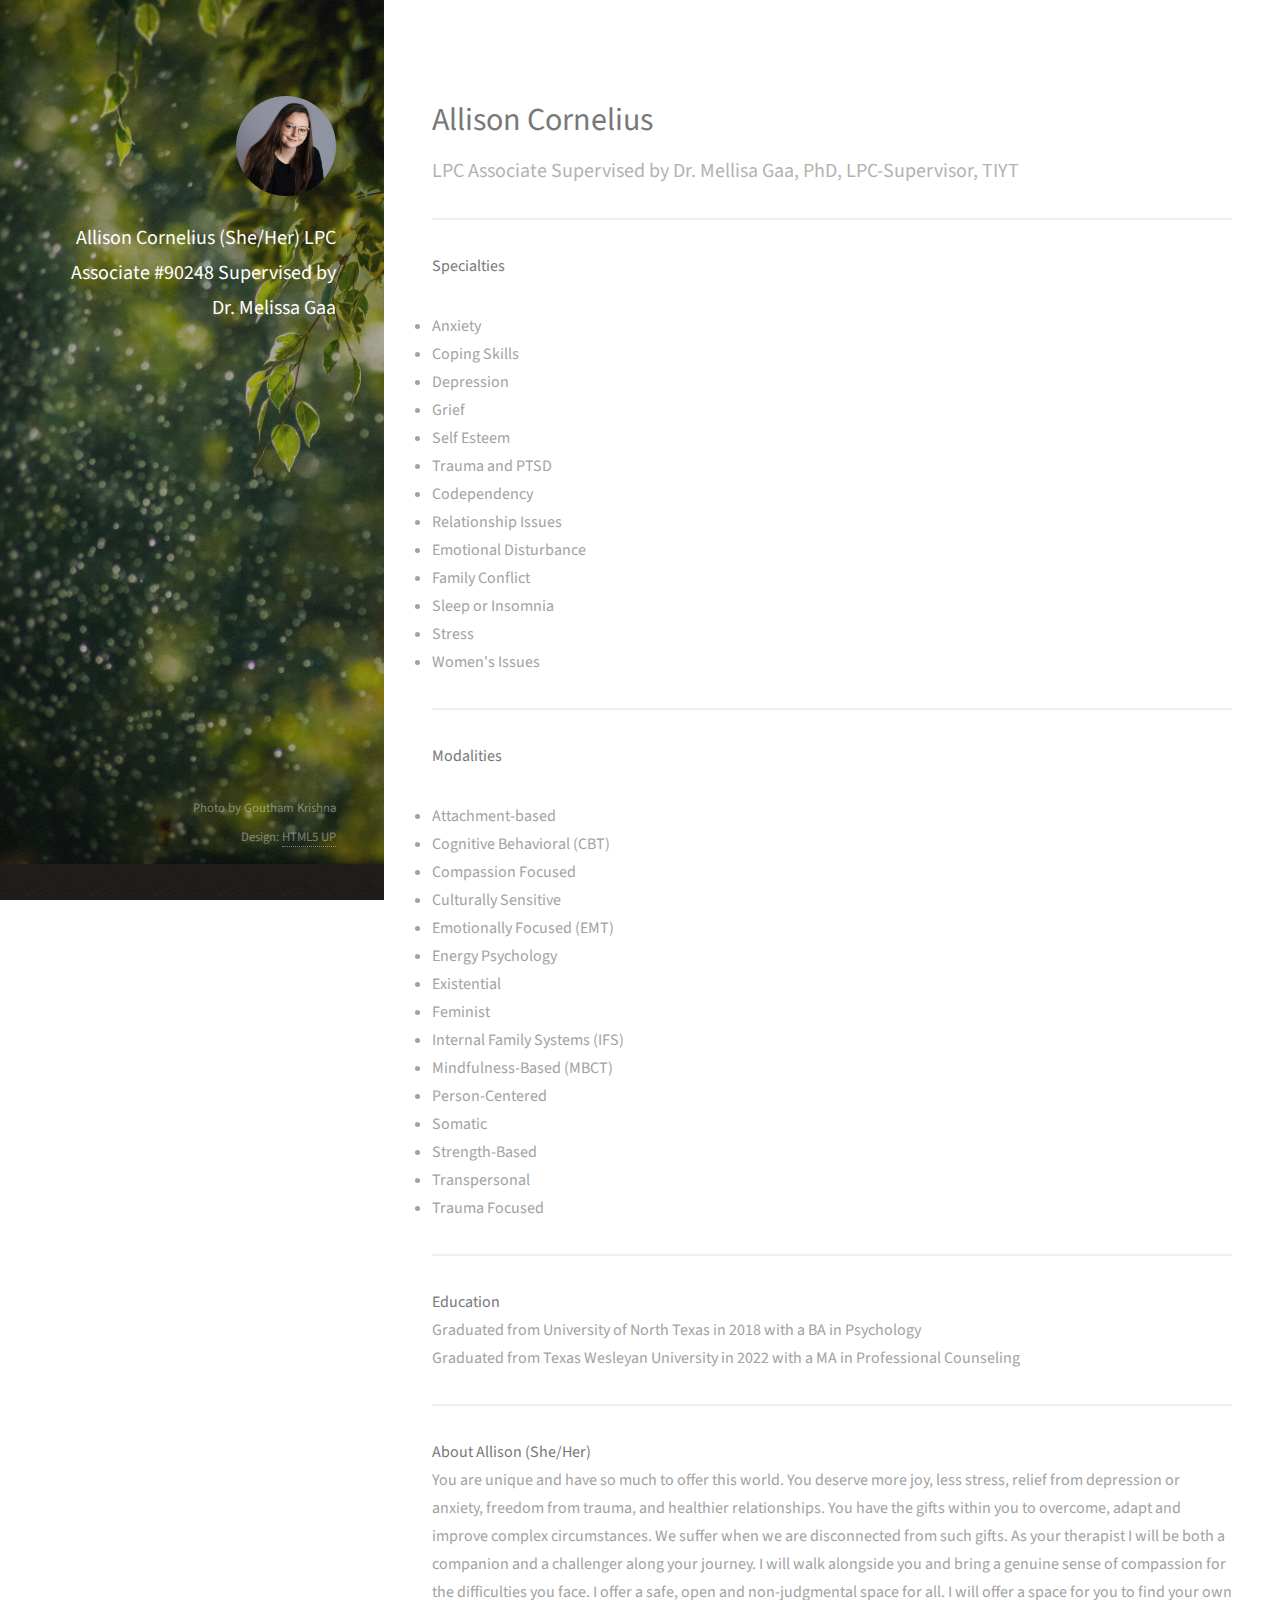
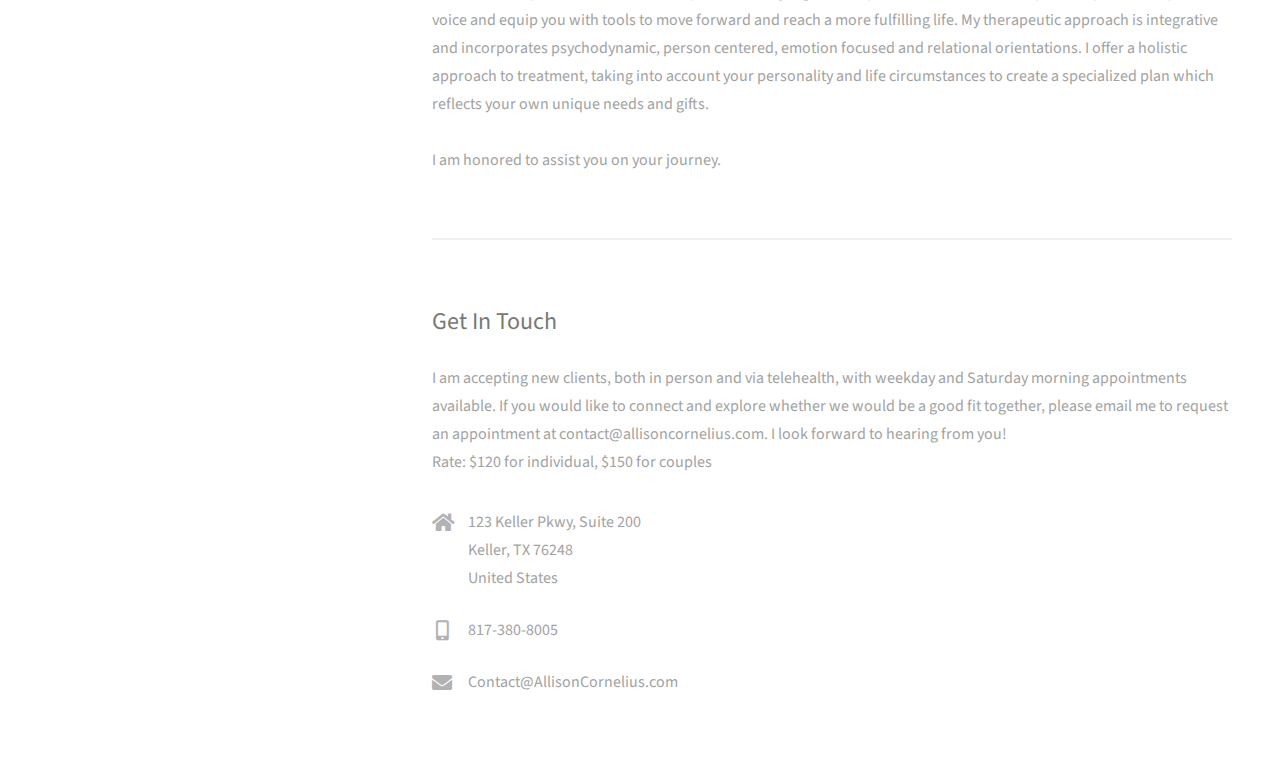
==== Allison.html @ 58fb4337 "Add files via upload" ====
<!DOCTYPE HTML>
<!--
	Strata by HTML5 UP
	html5up.net | @ajlkn
	Free for personal and commercial use under the CCA 3.0 license (html5up.net/license)
-->
<html>
	<head>
		<title>Allison Cornelius LLC</title>
		<meta charset="utf-8" />
		<meta name="viewport" content="width=device-width, initial-scale=1, user-scalable=no" />
		<link rel="stylesheet" href="assets/css/main.css" />
	</head>
	<body class="is-preload">

		<!-- Header -->
			<header id="header">
				<div class="inner">
					<a href="index.html" class="image avatar"><img src="images/Allisonstand.jpg" alt="" /></a>
					<h1><strong>Allison Cornelius (She/Her)</strong><br />
					<strong>LPC Associate #90248<br> Supervised by Dr. Melissa Gaa</strong><br />
					</a></h1>
				</div>
			</header>
        

		<!-- Main -->
			<div id="main">

				<!-- One -->
					<section id="one">
						<header class="major">
							<h2>Allison Cornelius</h2>
							 <p>LPC Associate Supervised by Dr. Mellisa Gaa, PhD, LPC-Supervisor, TIYT</p> <hr>
						</header>
						<p>
							<strong>Specialties</strong>
						</p>
						<li>Anxiety</li>
						<li>Coping Skills</li>
						<li>Depression</li>
						<li>Grief</li>
                        <li>Self Esteem</li>
						<li>Trauma and PTSD</li>
                        <li>Codependency</li>
                        <li>Relationship Issues</li>
                        <li>Emotional Disturbance</li>
                        <li>Family Conflict</li>
                        <li>Sleep or Insomnia</li>
                        <li>Stress</li>
						<li>Women's Issues</li> <hr>

						<p><strong>Modalities</strong></p>
						<li>Attachment-based</li>
                        <li>Cognitive Behavioral (CBT)</li>
                        <li>Compassion Focused</li>
                        <li>Culturally Sensitive</li>
                        <li>Emotionally Focused (EMT)</li>
                        <li>Energy Psychology</li>
                        <li>Existential </li>
                        <li>Feminist</li>
                        <li>Internal Family Systems (IFS)</li>
                        <li>Mindfulness-Based (MBCT)</li>
                        <li>Person-Centered</li>
                        <li>Somatic</li>
                        <li>Strength-Based</li>
                        <li>Transpersonal</li>
                        <li>Trauma Focused</li>
						<hr>
						<p><strong>Education</strong> <br>
                            Graduated from University of North Texas in 2018 with a BA in Psychology 
                            <br>
                            Graduated from Texas Wesleyan University in 2022 with a MA in Professional Counseling
						</p>
						<hr>
						<p><strong>About Allison (She/Her)</strong>
						<br> You are unique and have so much to offer this world. You deserve more joy, less stress, relief from depression or anxiety, freedom from trauma, and healthier relationships.
                        You have the gifts within you to overcome, adapt and improve complex circumstances.
                        We suffer when we are disconnected from such gifts. As your therapist 
                        I will be both a companion and a challenger along your journey. I will walk alongside you and bring a genuine sense of compassion for the difficulties you face. I offer a safe, open and non-judgmental space for all. I will offer a space for you to find your own voice and equip you with tools to move forward and reach a more fulfilling life.
                        My therapeutic approach is integrative and incorporates psychodynamic, person centered, emotion focused and relational orientations. I offer a holistic approach to treatment, taking into account your personality and life circumstances to create a specialized plan which reflects your own unique needs and gifts.
                         <br> <br>
                        I am honored to assist you on your journey.</p>
					
					
				<!-- Two -->
				<!--
					<section id="two">
						<h2>Meet the Therapists</h2>
						<div class="row">
							<article class="col-6 col-12-xsmall work-item">
								<a href="images/fulls/01.jpg" class="image fit thumb"><img src="images/thumbs/01.jpg" alt="" /></a>
								<h3>Heather Fuller</h3>
								<p>Lorem ipsum dolor sit amet nisl sed nullam feugiat.</p>
							</article>
							
							<article class="col-6 col-12-xsmall work-item">
								<a href="images/fulls/02.jpg" class="image fit thumb"><img src="images/thumbs/02.jpg" alt="" /></a>
								<h3>Ultricies lacinia interdum</h3>
								<p>Lorem ipsum dolor sit amet nisl sed nullam feugiat.</p>
							</article>
							
							<article class="col-6 col-12-xsmall work-item">
								<a href="images/fulls/03.jpg" class="image fit thumb"><img src="images/thumbs/03.jpg" alt="" /></a>
								<h3>Tortor metus commodo</h3>
								<p>Lorem ipsum dolor sit amet nisl sed nullam feugiat.</p>
							</article>
							<article class="col-6 col-12-xsmall work-item">
								<a href="images/fulls/04.jpg" class="image fit thumb"><img src="images/thumbs/04.jpg" alt="" /></a>
								<h3>Quam neque phasellus</h3>
								<p>Lorem ipsum dolor sit amet nisl sed nullam feugiat.</p>
							</article>
							<article class="col-6 col-12-xsmall work-item">
								<a href="images/fulls/05.jpg" class="image fit thumb"><img src="images/thumbs/05.jpg" alt="" /></a>
								<h3>Nunc enim commodo aliquet</h3>
								<p>Lorem ipsum dolor sit amet nisl sed nullam feugiat.</p>
							</article>
							<article class="col-6 col-12-xsmall work-item">
								<a href="images/fulls/06.jpg" class="image fit thumb"><img src="images/thumbs/06.jpg" alt="" /></a>
								<h3>Risus ornare lacinia</h3>
								<p>Lorem ipsum dolor sit amet nisl sed nullam feugiat.</p>
							</article>
						</div>
						<ul class="actions">
							<li><a href="#" class="button">Full Portfolio</a></li>
						</ul>
					-->
					</section>

				<!-- Three -->
					<section id="three">
						<h2>Get In Touch</h2>
						<p>I am accepting new clients, both in person and via telehealth, with weekday and Saturday morning appointments available. If you would like to connect and explore whether we would be a good fit together, please email me to request an appointment at contact@allisoncornelius.com. I look forward to hearing from you!
                            <br> Rate: $120 for individual, $150 for couples
                        </p>
						<!--<div class="row"> 
							<div class="col-8 col-12-small">
								<form method="post" action="#">
									<div class="row gtr-uniform gtr-50">
										<div class="col-6 col-12-xsmall"><input type="text" name="name" id="name" placeholder="Name" /></div>
										<div class="col-6 col-12-xsmall"><input type="email" name="email" id="email" placeholder="Email" /></div>
										<div class="col-12"><textarea name="message" id="message" placeholder="Message" rows="4"></textarea></div>
									</div>
								</form>
								<ul class="actions">
									<li><input type="submit" value="Send Message" /></li>
								</ul>
							</div>
						-->
							<div class="col-8 col-12-small">
								<ul class="labeled-icons">
									<li>
										<h3 class="icon solid fa-home"><span class="label">Address</span></h3>
										123 Keller Pkwy, Suite 200<br />
										Keller, TX 76248<br />
										United States
									</li>
									<li>
										<h3 class="icon solid fa-mobile-alt"><span class="label">Phone</span></h3>
										817-380-8005 
									</li>
									<li>
										<h3 class="icon solid fa-envelope"><span class="label">Email</span></h3>
										<p>Contact@AllisonCornelius.com</p>
									</li>
								</ul>
							</div>
						</div>
					</section>

				<!-- Four -->
				<!--
					<section id="four">
						<h2>Elements</h2>

						<section>
							<h4>Text</h4>
							<p>This is <b>bold</b> and this is <strong>strong</strong>. This is <i>italic</i> and this is <em>emphasized</em>.
							This is <sup>superscript</sup> text and this is <sub>subscript</sub> text.
							This is <u>underlined</u> and this is code: <code>for (;;) { ... }</code>. Finally, <a href="#">this is a link</a>.</p>
							<hr />
							<header>
								<h4>Heading with a Subtitle</h4>
								<p>Lorem ipsum dolor sit amet nullam id egestas urna aliquam</p>
							</header>
							<p>Nunc lacinia ante nunc ac lobortis. Interdum adipiscing gravida odio porttitor sem non mi integer non faucibus ornare mi ut ante amet placerat aliquet. Volutpat eu sed ante lacinia sapien lorem accumsan varius montes viverra nibh in adipiscing blandit tempus accumsan.</p>
							<header>
								<h5>Heading with a Subtitle</h5>
								<p>Lorem ipsum dolor sit amet nullam id egestas urna aliquam</p>
							</header>
							<p>Nunc lacinia ante nunc ac lobortis. Interdum adipiscing gravida odio porttitor sem non mi integer non faucibus ornare mi ut ante amet placerat aliquet. Volutpat eu sed ante lacinia sapien lorem accumsan varius montes viverra nibh in adipiscing blandit tempus accumsan.</p>
							<hr />
							<h2>Heading Level 2</h2>
							<h3>Heading Level 3</h3>
							<h4>Heading Level 4</h4>
							<h5>Heading Level 5</h5>
							<h6>Heading Level 6</h6>
							<hr />
							<h5>Blockquote</h5>
							<blockquote>Fringilla nisl. Donec accumsan interdum nisi, quis tincidunt felis sagittis eget tempus euismod. Vestibulum ante ipsum primis in faucibus vestibulum. Blandit adipiscing eu felis iaculis volutpat ac adipiscing accumsan faucibus. Vestibulum ante ipsum primis in faucibus lorem ipsum dolor sit amet nullam adipiscing eu felis.</blockquote>
							<h5>Preformatted</h5>
							<pre><code>i = 0;

while (!deck.isInOrder()) {
print 'Iteration ' + i;
deck.shuffle();
i++;
}

print 'It took ' + i + ' iterations to sort the deck.';</code></pre>
						</section>

						<section>
							<h4>Lists</h4>
							<div class="row">
								<div class="col-6 col-12-xsmall">
									<h5>Unordered</h5>
									<ul>
										<li>Dolor pulvinar etiam magna etiam.</li>
										<li>Sagittis adipiscing lorem eleifend.</li>
										<li>Felis enim feugiat dolore viverra.</li>
									</ul>
									<h5>Alternate</h5>
									<ul class="alt">
										<li>Dolor pulvinar etiam magna etiam.</li>
										<li>Sagittis adipiscing lorem eleifend.</li>
										<li>Felis enim feugiat dolore viverra.</li>
									</ul>
								</div>
								<div class="col-6 col-12-xsmall">
									<h5>Ordered</h5>
									<ol>
										<li>Dolor pulvinar etiam magna etiam.</li>
										<li>Etiam vel felis at lorem sed viverra.</li>
										<li>Felis enim feugiat dolore viverra.</li>
										<li>Dolor pulvinar etiam magna etiam.</li>
										<li>Etiam vel felis at lorem sed viverra.</li>
										<li>Felis enim feugiat dolore viverra.</li>
									</ol>
									<h5>Icons</h5>
									<ul class="icons">
										<li><a href="#" class="icon brands fa-twitter"><span class="label">Twitter</span></a></li>
										<li><a href="#" class="icon brands fa-facebook-f"><span class="label">Facebook</span></a></li>
										<li><a href="#" class="icon brands fa-instagram"><span class="label">Instagram</span></a></li>
										<li><a href="#" class="icon brands fa-github"><span class="label">Github</span></a></li>
										<li><a href="#" class="icon brands fa-dribbble"><span class="label">Dribbble</span></a></li>
										<li><a href="#" class="icon brands fa-tumblr"><span class="label">Tumblr</span></a></li>
									</ul>
								</div>
							</div>
							<h5>Actions</h5>
							<ul class="actions">
								<li><a href="#" class="button primary">Default</a></li>
								<li><a href="#" class="button">Default</a></li>
							</ul>
							<ul class="actions small">
								<li><a href="#" class="button primary small">Small</a></li>
								<li><a href="#" class="button small">Small</a></li>
							</ul>
							<div class="row">
								<div class="col-6 col-12-small">
									<ul class="actions stacked">
										<li><a href="#" class="button primary">Default</a></li>
										<li><a href="#" class="button">Default</a></li>
									</ul>
								</div>
								<div class="col-6 col-12-small">
									<ul class="actions stacked">
										<li><a href="#" class="button primary small">Small</a></li>
										<li><a href="#" class="button small">Small</a></li>
									</ul>
								</div>
								<div class="col-6 col-12-small">
									<ul class="actions stacked">
										<li><a href="#" class="button primary fit">Default</a></li>
										<li><a href="#" class="button fit">Default</a></li>
									</ul>
								</div>
								<div class="col-6 col-12-small">
									<ul class="actions stacked">
										<li><a href="#" class="button primary small fit">Small</a></li>
										<li><a href="#" class="button small fit">Small</a></li>
									</ul>
								</div>
							</div>
						</section>

						<section>
							<h4>Table</h4>
							<h5>Default</h5>
							<div class="table-wrapper">
								<table>
									<thead>
										<tr>
											<th>Name</th>
											<th>Description</th>
											<th>Price</th>
										</tr>
									</thead>
									<tbody>
										<tr>
											<td>Item One</td>
											<td>Ante turpis integer aliquet porttitor.</td>
											<td>29.99</td>
										</tr>
										<tr>
											<td>Item Two</td>
											<td>Vis ac commodo adipiscing arcu aliquet.</td>
											<td>19.99</td>
										</tr>
										<tr>
											<td>Item Three</td>
											<td> Morbi faucibus arcu accumsan lorem.</td>
											<td>29.99</td>
										</tr>
										<tr>
											<td>Item Four</td>
											<td>Vitae integer tempus condimentum.</td>
											<td>19.99</td>
										</tr>
										<tr>
											<td>Item Five</td>
											<td>Ante turpis integer aliquet porttitor.</td>
											<td>29.99</td>
										</tr>
									</tbody>
									<tfoot>
										<tr>
											<td colspan="2"></td>
											<td>100.00</td>
										</tr>
									</tfoot>
								</table>
							</div>

							<h5>Alternate</h5>
							<div class="table-wrapper">
								<table class="alt">
									<thead>
										<tr>
											<th>Name</th>
											<th>Description</th>
											<th>Price</th>
										</tr>
									</thead>
									<tbody>
										<tr>
											<td>Item One</td>
											<td>Ante turpis integer aliquet porttitor.</td>
											<td>29.99</td>
										</tr>
										<tr>
											<td>Item Two</td>
											<td>Vis ac commodo adipiscing arcu aliquet.</td>
											<td>19.99</td>
										</tr>
										<tr>
											<td>Item Three</td>
											<td> Morbi faucibus arcu accumsan lorem.</td>
											<td>29.99</td>
										</tr>
										<tr>
											<td>Item Four</td>
											<td>Vitae integer tempus condimentum.</td>
											<td>19.99</td>
										</tr>
										<tr>
											<td>Item Five</td>
											<td>Ante turpis integer aliquet porttitor.</td>
											<td>29.99</td>
										</tr>
									</tbody>
									<tfoot>
										<tr>
											<td colspan="2"></td>
											<td>100.00</td>
										</tr>
									</tfoot>
								</table>
							</div>
						</section>

						<section>
							<h4>Buttons</h4>
							<ul class="actions">
								<li><a href="#" class="button primary">Primary</a></li>
								<li><a href="#" class="button">Default</a></li>
							</ul>
							<ul class="actions">
								<li><a href="#" class="button large">Large</a></li>
								<li><a href="#" class="button">Default</a></li>
								<li><a href="#" class="button small">Small</a></li>
							</ul>
							<ul class="actions fit">
								<li><a href="#" class="button primary fit">Fit</a></li>
								<li><a href="#" class="button fit">Fit</a></li>
							</ul>
							<ul class="actions fit small">
								<li><a href="#" class="button primary fit small">Fit + Small</a></li>
								<li><a href="#" class="button fit small">Fit + Small</a></li>
							</ul>
							<ul class="actions">
								<li><a href="#" class="button primary icon solid fa-download">Icon</a></li>
								<li><a href="#" class="button icon solid fa-download">Icon</a></li>
							</ul>
							<ul class="actions">
								<li><span class="button primary disabled">Primary</span></li>
								<li><span class="button disabled">Default</span></li>
							</ul>
						</section>

						<section>
							<h4>Form</h4>
							<form method="post" action="#">
								<div class="row gtr-uniform gtr-50">
									<div class="col-6 col-12-xsmall">
										<input type="text" name="demo-name" id="demo-name" value="" placeholder="Name" />
									</div>
									<div class="col-6 col-12-xsmall">
										<input type="email" name="demo-email" id="demo-email" value="" placeholder="Email" />
									</div>
									<div class="col-12">
										<select name="demo-category" id="demo-category">
											<option value="">- Category -</option>
											<option value="1">Manufacturing</option>
											<option value="1">Shipping</option>
											<option value="1">Administration</option>
											<option value="1">Human Resources</option>
										</select>
									</div>
									<div class="col-4 col-12-small">
										<input type="radio" id="demo-priority-low" name="demo-priority" checked>
										<label for="demo-priority-low">Low Priority</label>
									</div>
									<div class="col-4 col-12-small">
										<input type="radio" id="demo-priority-normal" name="demo-priority">
										<label for="demo-priority-normal">Normal Priority</label>
									</div>
									<div class="col-4 col-12-small">
										<input type="radio" id="demo-priority-high" name="demo-priority">
										<label for="demo-priority-high">High Priority</label>
									</div>
									<div class="col-6 col-12-small">
										<input type="checkbox" id="demo-copy" name="demo-copy">
										<label for="demo-copy">Email me a copy of this message</label>
									</div>
									<div class="col-6 col-12-small">
										<input type="checkbox" id="demo-human" name="demo-human" checked>
										<label for="demo-human">I am a human and not a robot</label>
									</div>
									<div class="col-12">
										<textarea name="demo-message" id="demo-message" placeholder="Enter your message" rows="6"></textarea>
									</div>
									<div class="col-12">
										<ul class="actions">
											<li><input type="submit" value="Send Message" class="primary" /></li>
											<li><input type="reset" value="Reset" /></li>
										</ul>
									</div>
								</div>
							</form>
						</section>

						<section>
							<h4>Image</h4>
							<h5>Fit</h5>
							<div class="box alt">
								<div class="row gtr-50 gtr-uniform">
									<div class="col-12"><span class="image fit"><img src="images/fulls/05.jpg" alt="" /></span></div>
									<div class="col-4"><span class="image fit"><img src="images/thumbs/01.jpg" alt="" /></span></div>
									<div class="col-4"><span class="image fit"><img src="images/thumbs/02.jpg" alt="" /></span></div>
									<div class="col-4"><span class="image fit"><img src="images/thumbs/03.jpg" alt="" /></span></div>
									<div class="col-4"><span class="image fit"><img src="images/thumbs/04.jpg" alt="" /></span></div>
									<div class="col-4"><span class="image fit"><img src="images/thumbs/05.jpg" alt="" /></span></div>
									<div class="col-4"><span class="image fit"><img src="images/thumbs/06.jpg" alt="" /></span></div>
									<div class="col-4"><span class="image fit"><img src="images/thumbs/03.jpg" alt="" /></span></div>
									<div class="col-4"><span class="image fit"><img src="images/thumbs/02.jpg" alt="" /></span></div>
									<div class="col-4"><span class="image fit"><img src="images/thumbs/01.jpg" alt="" /></span></div>
								</div>
							</div>
							<h5>Left &amp; Right</h5>
							<p><span class="image left"><img src="images/avatar.jpg" alt="" /></span>Fringilla nisl. Donec accumsan interdum nisi, quis tincidunt felis sagittis eget. tempus euismod. Vestibulum ante ipsum primis in faucibus vestibulum. Blandit adipiscing eu felis iaculis volutpat ac adipiscing accumsan eu faucibus. Integer ac pellentesque praesent tincidunt felis sagittis eget. tempus euismod. Vestibulum ante ipsum primis in faucibus vestibulum. Blandit adipiscing eu felis iaculis volutpat ac adipiscing accumsan eu faucibus. Integer ac pellentesque praesent. Donec accumsan interdum nisi, quis tincidunt felis sagittis eget. tempus euismod. Vestibulum ante ipsum primis in faucibus vestibulum. Blandit adipiscing eu felis iaculis volutpat ac adipiscing accumsan eu faucibus. Integer ac pellentesque praesent tincidunt felis sagittis eget. tempus euismod. Vestibulum ante ipsum primis in faucibus vestibulum. Blandit adipiscing eu felis iaculis volutpat ac adipiscing accumsan eu faucibus. Integer ac pellentesque praesent.</p>
							<p><span class="image right"><img src="images/avatar.jpg" alt="" /></span>Fringilla nisl. Donec accumsan interdum nisi, quis tincidunt felis sagittis eget. tempus euismod. Vestibulum ante ipsum primis in faucibus vestibulum. Blandit adipiscing eu felis iaculis volutpat ac adipiscing accumsan eu faucibus. Integer ac pellentesque praesent tincidunt felis sagittis eget. tempus euismod. Vestibulum ante ipsum primis in faucibus vestibulum. Blandit adipiscing eu felis iaculis volutpat ac adipiscing accumsan eu faucibus. Integer ac pellentesque praesent. Donec accumsan interdum nisi, quis tincidunt felis sagittis eget. tempus euismod. Vestibulum ante ipsum primis in faucibus vestibulum. Blandit adipiscing eu felis iaculis volutpat ac adipiscing accumsan eu faucibus. Integer ac pellentesque praesent tincidunt felis sagittis eget. tempus euismod. Vestibulum ante ipsum primis in faucibus vestibulum. Blandit adipiscing eu felis iaculis volutpat ac adipiscing accumsan eu faucibus. Integer ac pellentesque praesent.</p>
						</section>

					</section>
				-->

			</div>

		<!-- Footer -->
			<footer id="footer">
				<div class="inner">
					<!--
					<ul class="icons">
						<li><a href="#" class="icon brands fa-twitter"><span class="label">Twitter</span></a></li>
						<li><a href="#" class="icon brands fa-github"><span class="label">Github</span></a></li>
						<li><a href="#" class="icon brands fa-dribbble"><span class="label">Dribbble</span></a></li>
						<li><a href="#" class="icon solid fa-envelope"><span class="label">Email</span></a></li>
					</ul>
				-->
					<ul class="copyright">
						<li>Photo by Goutham Krishna</li><li>Design: <a href="http://html5up.net">HTML5 UP</a></li>
					</ul>
				</div>
			</footer>

		<!-- Scripts -->
			<script src="assets/js/jquery.min.js"></script>
			<script src="assets/js/jquery.poptrox.min.js"></script>
			<script src="assets/js/browser.min.js"></script>
			<script src="assets/js/breakpoints.min.js"></script>
			<script src="assets/js/util.js"></script>
			<script src="assets/js/main.js"></script>

	</body>
</html>
---- assets/css/main.css ----
@import url("fontawesome-all.min.css");
@import url("https://fonts.googleapis.com/css?family=Source+Sans+Pro:400,400italic");

/*
	Strata by HTML5 UP
	html5up.net | @ajlkn
	Free for personal and commercial use under the CCA 3.0 license (html5up.net/license)
*/

html, body, div, span, applet, object,
iframe, h1, h2, h3, h4, h5, h6, p, blockquote,
pre, a, abbr, acronym, address, big, cite,
code, del, dfn, em, img, ins, kbd, q, s, samp,
small, strike, strong, sub, sup, tt, var, b,
u, i, center, dl, dt, dd, ol, ul, li, fieldset,
form, label, legend, table, caption, tbody,
tfoot, thead, tr, th, td, article, aside,
canvas, details, embed, figure, figcaption,
footer, header, hgroup, menu, nav, output, ruby,
section, summary, time, mark, audio, video {
	margin: 0;
	padding: 0;
	border: 0;
	font-size: 100%;
	font: inherit;
	vertical-align: baseline;}

article, aside, details, figcaption, figure,
footer, header, hgroup, menu, nav, section {
	display: block;}

body {
	line-height: 1;
}

ol, ul {
	list-style: none;
}

blockquote, q {
	quotes: none;
}

	blockquote:before, blockquote:after, q:before, q:after {
		content: '';
		content: none;
	}

table {
	border-collapse: collapse;
	border-spacing: 0;
}

body {
	-webkit-text-size-adjust: none;
}

mark {
	background-color: transparent;
	color: inherit;
}

input::-moz-focus-inner {
	border: 0;
	padding: 0;
}

input, select, textarea {
	-moz-appearance: none;
	-webkit-appearance: none;
	-ms-appearance: none;
	appearance: none;
}

/* Basic */

	html {
		box-sizing: border-box;
	}

	*, *:before, *:after {
		box-sizing: inherit;
	}

	body {
		background: #fff;
	}

		body.is-preload *, body.is-preload *:before, body.is-preload *:after {
			-moz-animation: none !important;
			-webkit-animation: none !important;
			-ms-animation: none !important;
			animation: none !important;
			-moz-transition: none !important;
			-webkit-transition: none !important;
			-ms-transition: none !important;
			transition: none !important;
		}

	body, input, select, textarea {
		color: #a2a2a2;
		font-family: "Source Sans Pro", Helvetica, sans-serif;
		font-size: 16pt;
		font-weight: 400;
		line-height: 1.75em;
	}

	a {
		-moz-transition: color 0.2s ease-in-out, border-color 0.2s ease-in-out;
		-webkit-transition: color 0.2s ease-in-out, border-color 0.2s ease-in-out;
		-ms-transition: color 0.2s ease-in-out, border-color 0.2s ease-in-out;
		transition: color 0.2s ease-in-out, border-color 0.2s ease-in-out;
		border-bottom: dotted 1px;
		color: #49bf9d;
		text-decoration: none;
	}

		a:hover {
			border-bottom-color: transparent;
			color: #49bf9d !important;
			text-decoration: none;
		}

	strong, b {
		color: #787878;
		font-weight: 400;
	}

	em, i {
		font-style: italic;
	}

	p {
		margin: 0 0 2em 0;
	}

	h1, h2, h3, h4, h5, h6 {
		color: #787878;
		font-weight: 400;
		line-height: 1em;
		margin: 0 0 1em 0;
	}

		h1 a, h2 a, h3 a, h4 a, h5 a, h6 a {
			color: inherit;
			text-decoration: none;
		}

	h1 {
		font-size: 2em;
		line-height: 1.5em;
	}

	h2 {
		font-size: 1.5em;
		line-height: 1.5em;
	}

	h3 {
		font-size: 1.25em;
		line-height: 1.5em;
	}

	h4 {
		font-size: 1.1em;
		line-height: 1.5em;
	}

	h5 {
		font-size: 0.9em;
		line-height: 1.5em;
	}

	h6 {
		font-size: 0.7em;
		line-height: 1.5em;
	}

	sub {
		font-size: 0.8em;
		position: relative;
		top: 0.5em;
	}

	sup {
		font-size: 0.8em;
		position: relative;
		top: -0.5em;
	}

	hr {
		border: 0;
		border-bottom: solid 2px #efefef;
		margin: 2em 0;
	}

		hr.major {
			margin: 3em 0;
		}

	blockquote {
		border-left: solid 6px #efefef;
		font-style: italic;
		margin: 0 0 2em 0;
		padding: 0.5em 0 0.5em 1.5em;
	}

	code {
		background: #f7f7f7;
		border-radius: 0.35em;
		border: solid 2px #efefef;
		font-family: "Courier New", monospace;
		font-size: 0.9em;
		margin: 0 0.25em;
		padding: 0.25em 0.65em;
	}

	pre {
		-webkit-overflow-scrolling: touch;
		font-family: "Courier New", monospace;
		font-size: 0.9em;
		margin: 0 0 2em 0;
	}

		pre code {
			display: block;
			line-height: 1.75em;
			padding: 1em 1.5em;
			overflow-x: auto;
		}

	.align-left {
		text-align: left;
	}

	.align-center {
		text-align: center;
	}

	.align-right {
		text-align: right;
	}

/* Container */

	.container {
		margin: 0 auto;
		max-width: calc(100% - 4em);
		width: 100%;
	}

		.container.xsmall {
			width: 25%;
		}

		.container.small {
			width: 50%;
		}

		.container.medium {
			width: 75%;
		}

		.container.large {
			width: 125%;
		}

		.container.xlarge {
			width: 150%;
		}

		.container.max {
			width: 100%;
		}

		@media screen and (max-width: 980px) {

			.container {
				width: 100% !important;
				max-width: 100% !important;
			}

		}

		@media screen and (max-width: 480px) {

			.container {
				max-width: calc(100% - 3em);
			}

		}

/* Row */

	.row {
		display: flex;
		flex-wrap: wrap;
		box-sizing: border-box;
		align-items: stretch;
	}

		.row > * {
			box-sizing: border-box;
		}

		.row.gtr-uniform > * > :last-child {
			margin-bottom: 0;
		}

		.row.aln-left {
			justify-content: flex-start;
		}

		.row.aln-center {
			justify-content: center;
		}

		.row.aln-right {
			justify-content: flex-end;
		}

		.row.aln-top {
			align-items: flex-start;
		}

		.row.aln-middle {
			align-items: center;
		}

		.row.aln-bottom {
			align-items: flex-end;
		}

		.row > .imp {
			order: -1;
		}

		.row > .col-1 {
			width: 8.33333%;
		}

		.row > .off-1 {
			margin-left: 8.33333%;
		}

		.row > .col-2 {
			width: 16.66667%;
		}

		.row > .off-2 {
			margin-left: 16.66667%;
		}

		.row > .col-3 {
			width: 25%;
		}

		.row > .off-3 {
			margin-left: 25%;
		}

		.row > .col-4 {
			width: 33.33333%;
		}

		.row > .off-4 {
			margin-left: 33.33333%;
		}

		.row > .col-5 {
			width: 41.66667%;
		}

		.row > .off-5 {
			margin-left: 41.66667%;
		}

		.row > .col-6 {
			width: 50%;
		}

		.row > .off-6 {
			margin-left: 50%;
		}

		.row > .col-7 {
			width: 58.33333%;
		}

		.row > .off-7 {
			margin-left: 58.33333%;
		}

		.row > .col-8 {
			width: 66.66667%;
		}

		.row > .off-8 {
			margin-left: 66.66667%;
		}

		.row > .col-9 {
			width: 75%;
		}

		.row > .off-9 {
			margin-left: 75%;
		}

		.row > .col-10 {
			width: 83.33333%;
		}

		.row > .off-10 {
			margin-left: 83.33333%;
		}

		.row > .col-11 {
			width: 91.66667%;
		}

		.row > .off-11 {
			margin-left: 91.66667%;
		}

		.row > .col-12 {
			width: 100%;
		}

		.row > .off-12 {
			margin-left: 100%;
		}

		.row.gtr-0 {
			margin-top: 0;
			margin-left: 0em;
		}

			.row.gtr-0 > * {
				padding: 0 0 0 0em;
			}

			.row.gtr-0.gtr-uniform {
				margin-top: 0em;
			}

				.row.gtr-0.gtr-uniform > * {
					padding-top: 0em;
				}

		.row.gtr-25 {
			margin-top: 0;
			margin-left: -0.625em;
		}

			.row.gtr-25 > * {
				padding: 0 0 0 0.625em;
			}

			.row.gtr-25.gtr-uniform {
				margin-top: -0.625em;
			}

				.row.gtr-25.gtr-uniform > * {
					padding-top: 0.625em;
				}

		.row.gtr-50 {
			margin-top: 0;
			margin-left: -1.25em;
		}

			.row.gtr-50 > * {
				padding: 0 0 0 1.25em;
			}

			.row.gtr-50.gtr-uniform {
				margin-top: -1.25em;
			}

				.row.gtr-50.gtr-uniform > * {
					padding-top: 1.25em;
				}

		.row {
			margin-top: 0;
			margin-left: -2.5em;
		}

			.row > * {
				padding: 0 0 0 2.5em;
			}

			.row.gtr-uniform {
				margin-top: -2.5em;
			}

				.row.gtr-uniform > * {
					padding-top: 2.5em;
				}

		.row.gtr-150 {
			margin-top: 0;
			margin-left: -3.75em;
		}

			.row.gtr-150 > * {
				padding: 0 0 0 3.75em;
			}

			.row.gtr-150.gtr-uniform {
				margin-top: -3.75em;
			}

				.row.gtr-150.gtr-uniform > * {
					padding-top: 3.75em;
				}

		.row.gtr-200 {
			margin-top: 0;
			margin-left: -5em;
		}

			.row.gtr-200 > * {
				padding: 0 0 0 5em;
			}

			.row.gtr-200.gtr-uniform {
				margin-top: -5em;
			}

				.row.gtr-200.gtr-uniform > * {
					padding-top: 5em;
				}

		@media screen and (max-width: 1800px) {

			.row {
				display: flex;
				flex-wrap: wrap;
				box-sizing: border-box;
				align-items: stretch;
			}

				.row > * {
					box-sizing: border-box;
				}

				.row.gtr-uniform > * > :last-child {
					margin-bottom: 0;
				}

				.row.aln-left {
					justify-content: flex-start;
				}

				.row.aln-center {
					justify-content: center;
				}

				.row.aln-right {
					justify-content: flex-end;
				}

				.row.aln-top {
					align-items: flex-start;
				}

				.row.aln-middle {
					align-items: center;
				}

				.row.aln-bottom {
					align-items: flex-end;
				}

				.row > .imp-xlarge {
					order: -1;
				}

				.row > .col-1-xlarge {
					width: 8.33333%;
				}

				.row > .off-1-xlarge {
					margin-left: 8.33333%;
				}

				.row > .col-2-xlarge {
					width: 16.66667%;
				}

				.row > .off-2-xlarge {
					margin-left: 16.66667%;
				}

				.row > .col-3-xlarge {
					width: 25%;
				}

				.row > .off-3-xlarge {
					margin-left: 25%;
				}

				.row > .col-4-xlarge {
					width: 33.33333%;
				}

				.row > .off-4-xlarge {
					margin-left: 33.33333%;
				}

				.row > .col-5-xlarge {
					width: 41.66667%;
				}

				.row > .off-5-xlarge {
					margin-left: 41.66667%;
				}

				.row > .col-6-xlarge {
					width: 50%;
				}

				.row > .off-6-xlarge {
					margin-left: 50%;
				}

				.row > .col-7-xlarge {
					width: 58.33333%;
				}

				.row > .off-7-xlarge {
					margin-left: 58.33333%;
				}

				.row > .col-8-xlarge {
					width: 66.66667%;
				}

				.row > .off-8-xlarge {
					margin-left: 66.66667%;
				}

				.row > .col-9-xlarge {
					width: 75%;
				}

				.row > .off-9-xlarge {
					margin-left: 75%;
				}

				.row > .col-10-xlarge {
					width: 83.33333%;
				}

				.row > .off-10-xlarge {
					margin-left: 83.33333%;
				}

				.row > .col-11-xlarge {
					width: 91.66667%;
				}

				.row > .off-11-xlarge {
					margin-left: 91.66667%;
				}

				.row > .col-12-xlarge {
					width: 100%;
				}

				.row > .off-12-xlarge {
					margin-left: 100%;
				}

				.row.gtr-0 {
					margin-top: 0;
					margin-left: 0em;
				}

					.row.gtr-0 > * {
						padding: 0 0 0 0em;
					}

					.row.gtr-0.gtr-uniform {
						margin-top: 0em;
					}

						.row.gtr-0.gtr-uniform > * {
							padding-top: 0em;
						}

				.row.gtr-25 {
					margin-top: 0;
					margin-left: -0.625em;
				}

					.row.gtr-25 > * {
						padding: 0 0 0 0.625em;
					}

					.row.gtr-25.gtr-uniform {
						margin-top: -0.625em;
					}

						.row.gtr-25.gtr-uniform > * {
							padding-top: 0.625em;
						}

				.row.gtr-50 {
					margin-top: 0;
					margin-left: -1.25em;
				}

					.row.gtr-50 > * {
						padding: 0 0 0 1.25em;
					}

					.row.gtr-50.gtr-uniform {
						margin-top: -1.25em;
					}

						.row.gtr-50.gtr-uniform > * {
							padding-top: 1.25em;
						}

				.row {
					margin-top: 0;
					margin-left: -2.5em;
				}

					.row > * {
						padding: 0 0 0 2.5em;
					}

					.row.gtr-uniform {
						margin-top: -2.5em;
					}

						.row.gtr-uniform > * {
							padding-top: 2.5em;
						}

				.row.gtr-150 {
					margin-top: 0;
					margin-left: -3.75em;
				}

					.row.gtr-150 > * {
						padding: 0 0 0 3.75em;
					}

					.row.gtr-150.gtr-uniform {
						margin-top: -3.75em;
					}

						.row.gtr-150.gtr-uniform > * {
							padding-top: 3.75em;
						}

				.row.gtr-200 {
					margin-top: 0;
					margin-left: -5em;
				}

					.row.gtr-200 > * {
						padding: 0 0 0 5em;
					}

					.row.gtr-200.gtr-uniform {
						margin-top: -5em;
					}

						.row.gtr-200.gtr-uniform > * {
							padding-top: 5em;
						}

		}

		@media screen and (max-width: 1280px) {

			.row {
				display: flex;
				flex-wrap: wrap;
				box-sizing: border-box;
				align-items: stretch;
			}

				.row > * {
					box-sizing: border-box;
				}

				.row.gtr-uniform > * > :last-child {
					margin-bottom: 0;
				}

				.row.aln-left {
					justify-content: flex-start;
				}

				.row.aln-center {
					justify-content: center;
				}

				.row.aln-right {
					justify-content: flex-end;
				}

				.row.aln-top {
					align-items: flex-start;
				}

				.row.aln-middle {
					align-items: center;
				}

				.row.aln-bottom {
					align-items: flex-end;
				}

				.row > .imp-large {
					order: -1;
				}

				.row > .col-1-large {
					width: 8.33333%;
				}

				.row > .off-1-large {
					margin-left: 8.33333%;
				}

				.row > .col-2-large {
					width: 16.66667%;
				}

				.row > .off-2-large {
					margin-left: 16.66667%;
				}

				.row > .col-3-large {
					width: 25%;
				}

				.row > .off-3-large {
					margin-left: 25%;
				}

				.row > .col-4-large {
					width: 33.33333%;
				}

				.row > .off-4-large {
					margin-left: 33.33333%;
				}

				.row > .col-5-large {
					width: 41.66667%;
				}

				.row > .off-5-large {
					margin-left: 41.66667%;
				}

				.row > .col-6-large {
					width: 50%;
				}

				.row > .off-6-large {
					margin-left: 50%;
				}

				.row > .col-7-large {
					width: 58.33333%;
				}

				.row > .off-7-large {
					margin-left: 58.33333%;
				}

				.row > .col-8-large {
					width: 66.66667%;
				}

				.row > .off-8-large {
					margin-left: 66.66667%;
				}

				.row > .col-9-large {
					width: 75%;
				}

				.row > .off-9-large {
					margin-left: 75%;
				}

				.row > .col-10-large {
					width: 83.33333%;
				}

				.row > .off-10-large {
					margin-left: 83.33333%;
				}

				.row > .col-11-large {
					width: 91.66667%;
				}

				.row > .off-11-large {
					margin-left: 91.66667%;
				}

				.row > .col-12-large {
					width: 100%;
				}

				.row > .off-12-large {
					margin-left: 100%;
				}

				.row.gtr-0 {
					margin-top: 0;
					margin-left: 0em;
				}

					.row.gtr-0 > * {
						padding: 0 0 0 0em;
					}

					.row.gtr-0.gtr-uniform {
						margin-top: 0em;
					}

						.row.gtr-0.gtr-uniform > * {
							padding-top: 0em;
						}

				.row.gtr-25 {
					margin-top: 0;
					margin-left: -0.5em;
				}

					.row.gtr-25 > * {
						padding: 0 0 0 0.5em;
					}

					.row.gtr-25.gtr-uniform {
						margin-top: -0.5em;
					}

						.row.gtr-25.gtr-uniform > * {
							padding-top: 0.5em;
						}

				.row.gtr-50 {
					margin-top: 0;
					margin-left: -1em;
				}

					.row.gtr-50 > * {
						padding: 0 0 0 1em;
					}

					.row.gtr-50.gtr-uniform {
						margin-top: -1em;
					}

						.row.gtr-50.gtr-uniform > * {
							padding-top: 1em;
						}

				.row {
					margin-top: 0;
					margin-left: -2em;
				}

					.row > * {
						padding: 0 0 0 2em;
					}

					.row.gtr-uniform {
						margin-top: -2em;
					}

						.row.gtr-uniform > * {
							padding-top: 2em;
						}

				.row.gtr-150 {
					margin-top: 0;
					margin-left: -3em;
				}

					.row.gtr-150 > * {
						padding: 0 0 0 3em;
					}

					.row.gtr-150.gtr-uniform {
						margin-top: -3em;
					}

						.row.gtr-150.gtr-uniform > * {
							padding-top: 3em;
						}

				.row.gtr-200 {
					margin-top: 0;
					margin-left: -4em;
				}

					.row.gtr-200 > * {
						padding: 0 0 0 4em;
					}

					.row.gtr-200.gtr-uniform {
						margin-top: -4em;
					}

						.row.gtr-200.gtr-uniform > * {
							padding-top: 4em;
						}

		}

		@media screen and (max-width: 980px) {

			.row {
				display: flex;
				flex-wrap: wrap;
				box-sizing: border-box;
				align-items: stretch;
			}

				.row > * {
					box-sizing: border-box;
				}

				.row.gtr-uniform > * > :last-child {
					margin-bottom: 0;
				}

				.row.aln-left {
					justify-content: flex-start;
				}

				.row.aln-center {
					justify-content: center;
				}

				.row.aln-right {
					justify-content: flex-end;
				}

				.row.aln-top {
					align-items: flex-start;
				}

				.row.aln-middle {
					align-items: center;
				}

				.row.aln-bottom {
					align-items: flex-end;
				}

				.row > .imp-medium {
					order: -1;
				}

				.row > .col-1-medium {
					width: 8.33333%;
				}

				.row > .off-1-medium {
					margin-left: 8.33333%;
				}

				.row > .col-2-medium {
					width: 16.66667%;
				}

				.row > .off-2-medium {
					margin-left: 16.66667%;
				}

				.row > .col-3-medium {
					width: 25%;
				}

				.row > .off-3-medium {
					margin-left: 25%;
				}

				.row > .col-4-medium {
					width: 33.33333%;
				}

				.row > .off-4-medium {
					margin-left: 33.33333%;
				}

				.row > .col-5-medium {
					width: 41.66667%;
				}

				.row > .off-5-medium {
					margin-left: 41.66667%;
				}

				.row > .col-6-medium {
					width: 50%;
				}

				.row > .off-6-medium {
					margin-left: 50%;
				}

				.row > .col-7-medium {
					width: 58.33333%;
				}

				.row > .off-7-medium {
					margin-left: 58.33333%;
				}

				.row > .col-8-medium {
					width: 66.66667%;
				}

				.row > .off-8-medium {
					margin-left: 66.66667%;
				}

				.row > .col-9-medium {
					width: 75%;
				}

				.row > .off-9-medium {
					margin-left: 75%;
				}

				.row > .col-10-medium {
					width: 83.33333%;
				}

				.row > .off-10-medium {
					margin-left: 83.33333%;
				}

				.row > .col-11-medium {
					width: 91.66667%;
				}

				.row > .off-11-medium {
					margin-left: 91.66667%;
				}

				.row > .col-12-medium {
					width: 100%;
				}

				.row > .off-12-medium {
					margin-left: 100%;
				}

				.row.gtr-0 {
					margin-top: 0;
					margin-left: 0em;
				}

					.row.gtr-0 > * {
						padding: 0 0 0 0em;
					}

					.row.gtr-0.gtr-uniform {
						margin-top: 0em;
					}

						.row.gtr-0.gtr-uniform > * {
							padding-top: 0em;
						}

				.row.gtr-25 {
					margin-top: 0;
					margin-left: -0.5em;
				}

					.row.gtr-25 > * {
						padding: 0 0 0 0.5em;
					}

					.row.gtr-25.gtr-uniform {
						margin-top: -0.5em;
					}

						.row.gtr-25.gtr-uniform > * {
							padding-top: 0.5em;
						}

				.row.gtr-50 {
					margin-top: 0;
					margin-left: -1em;
				}

					.row.gtr-50 > * {
						padding: 0 0 0 1em;
					}

					.row.gtr-50.gtr-uniform {
						margin-top: -1em;
					}

						.row.gtr-50.gtr-uniform > * {
							padding-top: 1em;
						}

				.row {
					margin-top: 0;
					margin-left: -2em;
				}

					.row > * {
						padding: 0 0 0 2em;
					}

					.row.gtr-uniform {
						margin-top: -2em;
					}

						.row.gtr-uniform > * {
							padding-top: 2em;
						}

				.row.gtr-150 {
					margin-top: 0;
					margin-left: -3em;
				}

					.row.gtr-150 > * {
						padding: 0 0 0 3em;
					}

					.row.gtr-150.gtr-uniform {
						margin-top: -3em;
					}

						.row.gtr-150.gtr-uniform > * {
							padding-top: 3em;
						}

				.row.gtr-200 {
					margin-top: 0;
					margin-left: -4em;
				}

					.row.gtr-200 > * {
						padding: 0 0 0 4em;
					}

					.row.gtr-200.gtr-uniform {
						margin-top: -4em;
					}

						.row.gtr-200.gtr-uniform > * {
							padding-top: 4em;
						}

		}

		@media screen and (max-width: 736px) {

			.row {
				display: flex;
				flex-wrap: wrap;
				box-sizing: border-box;
				align-items: stretch;
			}

				.row > * {
					box-sizing: border-box;
				}

				.row.gtr-uniform > * > :last-child {
					margin-bottom: 0;
				}

				.row.aln-left {
					justify-content: flex-start;
				}

				.row.aln-center {
					justify-content: center;
				}

				.row.aln-right {
					justify-content: flex-end;
				}

				.row.aln-top {
					align-items: flex-start;
				}

				.row.aln-middle {
					align-items: center;
				}

				.row.aln-bottom {
					align-items: flex-end;
				}

				.row > .imp-small {
					order: -1;
				}

				.row > .col-1-small {
					width: 8.33333%;
				}

				.row > .off-1-small {
					margin-left: 8.33333%;
				}

				.row > .col-2-small {
					width: 16.66667%;
				}

				.row > .off-2-small {
					margin-left: 16.66667%;
				}

				.row > .col-3-small {
					width: 25%;
				}

				.row > .off-3-small {
					margin-left: 25%;
				}

				.row > .col-4-small {
					width: 33.33333%;
				}

				.row > .off-4-small {
					margin-left: 33.33333%;
				}

				.row > .col-5-small {
					width: 41.66667%;
				}

				.row > .off-5-small {
					margin-left: 41.66667%;
				}

				.row > .col-6-small {
					width: 50%;
				}

				.row > .off-6-small {
					margin-left: 50%;
				}

				.row > .col-7-small {
					width: 58.33333%;
				}

				.row > .off-7-small {
					margin-left: 58.33333%;
				}

				.row > .col-8-small {
					width: 66.66667%;
				}

				.row > .off-8-small {
					margin-left: 66.66667%;
				}

				.row > .col-9-small {
					width: 75%;
				}

				.row > .off-9-small {
					margin-left: 75%;
				}

				.row > .col-10-small {
					width: 83.33333%;
				}

				.row > .off-10-small {
					margin-left: 83.33333%;
				}

				.row > .col-11-small {
					width: 91.66667%;
				}

				.row > .off-11-small {
					margin-left: 91.66667%;
				}

				.row > .col-12-small {
					width: 100%;
				}

				.row > .off-12-small {
					margin-left: 100%;
				}

				.row.gtr-0 {
					margin-top: 0;
					margin-left: 0em;
				}

					.row.gtr-0 > * {
						padding: 0 0 0 0em;
					}

					.row.gtr-0.gtr-uniform {
						margin-top: 0em;
					}

						.row.gtr-0.gtr-uniform > * {
							padding-top: 0em;
						}

				.row.gtr-25 {
					margin-top: 0;
					margin-left: -0.375em;
				}

					.row.gtr-25 > * {
						padding: 0 0 0 0.375em;
					}

					.row.gtr-25.gtr-uniform {
						margin-top: -0.375em;
					}

						.row.gtr-25.gtr-uniform > * {
							padding-top: 0.375em;
						}

				.row.gtr-50 {
					margin-top: 0;
					margin-left: -0.75em;
				}

					.row.gtr-50 > * {
						padding: 0 0 0 0.75em;
					}

					.row.gtr-50.gtr-uniform {
						margin-top: -0.75em;
					}

						.row.gtr-50.gtr-uniform > * {
							padding-top: 0.75em;
						}

				.row {
					margin-top: 0;
					margin-left: -1.5em;
				}

					.row > * {
						padding: 0 0 0 1.5em;
					}

					.row.gtr-uniform {
						margin-top: -1.5em;
					}

						.row.gtr-uniform > * {
							padding-top: 1.5em;
						}

				.row.gtr-150 {
					margin-top: 0;
					margin-left: -2.25em;
				}

					.row.gtr-150 > * {
						padding: 0 0 0 2.25em;
					}

					.row.gtr-150.gtr-uniform {
						margin-top: -2.25em;
					}

						.row.gtr-150.gtr-uniform > * {
							padding-top: 2.25em;
						}

				.row.gtr-200 {
					margin-top: 0;
					margin-left: -3em;
				}

					.row.gtr-200 > * {
						padding: 0 0 0 3em;
					}

					.row.gtr-200.gtr-uniform {
						margin-top: -3em;
					}

						.row.gtr-200.gtr-uniform > * {
							padding-top: 3em;
						}

		}

		@media screen and (max-width: 480px) {

			.row {
				display: flex;
				flex-wrap: wrap;
				box-sizing: border-box;
				align-items: stretch;
			}

				.row > * {
					box-sizing: border-box;
				}

				.row.gtr-uniform > * > :last-child {
					margin-bottom: 0;
				}

				.row.aln-left {
					justify-content: flex-start;
				}

				.row.aln-center {
					justify-content: center;
				}

				.row.aln-right {
					justify-content: flex-end;
				}

				.row.aln-top {
					align-items: flex-start;
				}

				.row.aln-middle {
					align-items: center;
				}

				.row.aln-bottom {
					align-items: flex-end;
				}

				.row > .imp-xsmall {
					order: -1;
				}

				.row > .col-1-xsmall {
					width: 8.33333%;
				}

				.row > .off-1-xsmall {
					margin-left: 8.33333%;
				}

				.row > .col-2-xsmall {
					width: 16.66667%;
				}

				.row > .off-2-xsmall {
					margin-left: 16.66667%;
				}

				.row > .col-3-xsmall {
					width: 25%;
				}

				.row > .off-3-xsmall {
					margin-left: 25%;
				}

				.row > .col-4-xsmall {
					width: 33.33333%;
				}

				.row > .off-4-xsmall {
					margin-left: 33.33333%;
				}

				.row > .col-5-xsmall {
					width: 41.66667%;
				}

				.row > .off-5-xsmall {
					margin-left: 41.66667%;
				}

				.row > .col-6-xsmall {
					width: 50%;
				}

				.row > .off-6-xsmall {
					margin-left: 50%;
				}

				.row > .col-7-xsmall {
					width: 58.33333%;
				}

				.row > .off-7-xsmall {
					margin-left: 58.33333%;
				}

				.row > .col-8-xsmall {
					width: 66.66667%;
				}

				.row > .off-8-xsmall {
					margin-left: 66.66667%;
				}

				.row > .col-9-xsmall {
					width: 75%;
				}

				.row > .off-9-xsmall {
					margin-left: 75%;
				}

				.row > .col-10-xsmall {
					width: 83.33333%;
				}

				.row > .off-10-xsmall {
					margin-left: 83.33333%;
				}

				.row > .col-11-xsmall {
					width: 91.66667%;
				}

				.row > .off-11-xsmall {
					margin-left: 91.66667%;
				}

				.row > .col-12-xsmall {
					width: 100%;
				}

				.row > .off-12-xsmall {
					margin-left: 100%;
				}

				.row.gtr-0 {
					margin-top: 0;
					margin-left: 0em;
				}

					.row.gtr-0 > * {
						padding: 0 0 0 0em;
					}

					.row.gtr-0.gtr-uniform {
						margin-top: 0em;
					}

						.row.gtr-0.gtr-uniform > * {
							padding-top: 0em;
						}

				.row.gtr-25 {
					margin-top: 0;
					margin-left: -0.375em;
				}

					.row.gtr-25 > * {
						padding: 0 0 0 0.375em;
					}

					.row.gtr-25.gtr-uniform {
						margin-top: -0.375em;
					}

						.row.gtr-25.gtr-uniform > * {
							padding-top: 0.375em;
						}

				.row.gtr-50 {
					margin-top: 0;
					margin-left: -0.75em;
				}

					.row.gtr-50 > * {
						padding: 0 0 0 0.75em;
					}

					.row.gtr-50.gtr-uniform {
						margin-top: -0.75em;
					}

						.row.gtr-50.gtr-uniform > * {
							padding-top: 0.75em;
						}

				.row {
					margin-top: 0;
					margin-left: -1.5em;
				}

					.row > * {
						padding: 0 0 0 1.5em;
					}

					.row.gtr-uniform {
						margin-top: -1.5em;
					}

						.row.gtr-uniform > * {
							padding-top: 1.5em;
						}

				.row.gtr-150 {
					margin-top: 0;
					margin-left: -2.25em;
				}

					.row.gtr-150 > * {
						padding: 0 0 0 2.25em;
					}

					.row.gtr-150.gtr-uniform {
						margin-top: -2.25em;
					}

						.row.gtr-150.gtr-uniform > * {
							padding-top: 2.25em;
						}

				.row.gtr-200 {
					margin-top: 0;
					margin-left: -3em;
				}

					.row.gtr-200 > * {
						padding: 0 0 0 3em;
					}

					.row.gtr-200.gtr-uniform {
						margin-top: -3em;
					}

						.row.gtr-200.gtr-uniform > * {
							padding-top: 3em;
						}

		}

/* Section/Article */

	section.special, article.special {
		text-align: center;
	}

	header p {
		color: #b2b2b2;
		position: relative;
		margin: 0 0 1.5em 0;
	}

	header h2 + p {
		font-size: 1.25em;
		margin-top: -1em;
		line-height: 1.5em;
	}

	header h3 + p {
		font-size: 1.1em;
		margin-top: -0.8em;
		line-height: 1.5em;
	}

	header h4 + p,
	header h5 + p,
	header h6 + p {
		font-size: 0.9em;
		margin-top: -0.6em;
		line-height: 1.5em;
	}

	header.major h2 {
		font-size: 2em;
	}

/* Form */

	form {
		margin: 0 0 2em 0;
	}

	label {
		color: #787878;
		display: block;
		font-size: 0.9em;
		font-weight: 400;
		margin: 0 0 1em 0;
	}

	input[type="text"],
	input[type="password"],
	input[type="email"],
	select,
	textarea {
		-moz-appearance: none;
		-webkit-appearance: none;
		-ms-appearance: none;
		appearance: none;
		background: #f7f7f7;
		border-radius: 0.35em;
		border: solid 2px transparent;
		color: inherit;
		display: block;
		outline: 0;
		padding: 0 0.75em;
		text-decoration: none;
		width: 100%;
	}

		input[type="text"]:invalid,
		input[type="password"]:invalid,
		input[type="email"]:invalid,
		select:invalid,
		textarea:invalid {
			box-shadow: none;
		}

		input[type="text"]:focus,
		input[type="password"]:focus,
		input[type="email"]:focus,
		select:focus,
		textarea:focus {
			border-color: #49bf9d;
		}

	select {
		background-image: url("data:image/svg+xml;charset=utf8,%3Csvg xmlns='http://www.w3.org/2000/svg' width='40' height='40' preserveAspectRatio='none' viewBox='0 0 40 40'%3E%3Cpath d='M9.4,12.3l10.4,10.4l10.4-10.4c0.2-0.2,0.5-0.4,0.9-0.4c0.3,0,0.6,0.1,0.9,0.4l3.3,3.3c0.2,0.2,0.4,0.5,0.4,0.9 c0,0.4-0.1,0.6-0.4,0.9L20.7,31.9c-0.2,0.2-0.5,0.4-0.9,0.4c-0.3,0-0.6-0.1-0.9-0.4L4.3,17.3c-0.2-0.2-0.4-0.5-0.4-0.9 c0-0.4,0.1-0.6,0.4-0.9l3.3-3.3c0.2-0.2,0.5-0.4,0.9-0.4S9.1,12.1,9.4,12.3z' fill='%23dfdfdf' /%3E%3C/svg%3E");
		background-size: 1.25rem;
		background-repeat: no-repeat;
		background-position: calc(100% - 1rem) center;
		height: 2.75em;
		padding-right: 2.75em;
		text-overflow: ellipsis;
	}

		select option {
			color: #787878;
			background: #fff;
		}

		select:focus::-ms-value {
			background-color: transparent;
		}

		select::-ms-expand {
			display: none;
		}

	input[type="text"],
	input[type="password"],
	input[type="email"],
	select {
		height: 2.75em;
	}

	textarea {
		padding: 0.75em;
	}

	input[type="checkbox"],
	input[type="radio"] {
		-moz-appearance: none;
		-webkit-appearance: none;
		-ms-appearance: none;
		appearance: none;
		display: block;
		float: left;
		margin-right: -2em;
		opacity: 0;
		width: 1em;
		z-index: -1;
	}

		input[type="checkbox"] + label,
		input[type="radio"] + label {
			text-decoration: none;
			color: #a2a2a2;
			cursor: pointer;
			display: inline-block;
			font-size: 1em;
			font-weight: 400;
			padding-left: 2.4em;
			padding-right: 0.75em;
			position: relative;
		}

			input[type="checkbox"] + label:before,
			input[type="radio"] + label:before {
				-moz-osx-font-smoothing: grayscale;
				-webkit-font-smoothing: antialiased;
				display: inline-block;
				font-style: normal;
				font-variant: normal;
				text-rendering: auto;
				line-height: 1;
				text-transform: none !important;
				font-family: 'Font Awesome 5 Free';
				font-weight: 900;
			}

			input[type="checkbox"] + label:before,
			input[type="radio"] + label:before {
				background: #f7f7f7;
				border-radius: 0.35em;
				border: solid 2px transparent;
				content: '';
				display: inline-block;
				font-size: 0.8em;
				height: 2.0625em;
				left: 0;
				line-height: 1.85625em;
				position: absolute;
				text-align: center;
				top: 0;
				width: 2.0625em;
			}

		input[type="checkbox"]:checked + label:before,
		input[type="radio"]:checked + label:before {
			background: #787878;
			border-color: #787878;
			color: #fff;
			content: '\f00c';
		}

		input[type="checkbox"]:focus + label:before,
		input[type="radio"]:focus + label:before {
			border-color: #49bf9d;
		}

	input[type="checkbox"] + label:before {
		border-radius: 0.35em;
	}

	input[type="radio"] + label:before {
		border-radius: 100%;
	}

	::-webkit-input-placeholder {
		color: #b2b2b2 !important;
		opacity: 1.0;
	}

	:-moz-placeholder {
		color: #b2b2b2 !important;
		opacity: 1.0;
	}

	::-moz-placeholder {
		color: #b2b2b2 !important;
		opacity: 1.0;
	}

	:-ms-input-placeholder {
		color: #b2b2b2 !important;
		opacity: 1.0;
	}

/* Box */

	.box {
		border-radius: 0.35em;
		border: solid 2px #efefef;
		margin-bottom: 2em;
		padding: 1.5em;
	}

		.box > :last-child,
		.box > :last-child > :last-child,
		.box > :last-child > :last-child > :last-child {
			margin-bottom: 0;
		}

		.box.alt {
			border: 0;
			border-radius: 0;
			padding: 0;
		}

/* Icon */

	.icon {
		text-decoration: none;
		border-bottom: none;
		position: relative;
	}

		.icon:before {
			-moz-osx-font-smoothing: grayscale;
			-webkit-font-smoothing: antialiased;
			display: inline-block;
			font-style: normal;
			font-variant: normal;
			text-rendering: auto;
			line-height: 1;
			text-transform: none !important;
			font-family: 'Font Awesome 5 Free';
			font-weight: 400;
		}

		.icon > .label {
			display: none;
		}

		.icon:before {
			line-height: inherit;
		}

		.icon.solid:before {
			font-weight: 900;
		}

		.icon.brands:before {
			font-family: 'Font Awesome 5 Brands';
		}

/* Image */

	.image {
		border-radius: 0.35em;
		border: 0;
		display: inline-block;
		position: relative;
	}

		.image:before {
			-moz-transition: opacity 0.2s ease-in-out;
			-webkit-transition: opacity 0.2s ease-in-out;
			-ms-transition: opacity 0.2s ease-in-out;
			transition: opacity 0.2s ease-in-out;
			background: url("images/overlay.png");
			border-radius: 0.35em;
			content: '';
			display: block;
			height: 100%;
			left: 0;
			opacity: 0.5;
			position: absolute;
			top: 0;
			width: 100%;
		}

		.image.thumb {
			text-align: center;
		}

			.image.thumb:after {
				-moz-transition: opacity 0.2s ease-in-out;
				-webkit-transition: opacity 0.2s ease-in-out;
				-ms-transition: opacity 0.2s ease-in-out;
				transition: opacity 0.2s ease-in-out;
				border-radius: 0.35em;
				border: solid 3px rgba(255, 255, 255, 0.5);
				color: #fff;
				content: 'View';
				display: inline-block;
				font-size: 0.8em;
				font-weight: 400;
				left: 50%;
				line-height: 2.25em;
				margin: -1.25em 0 0 -3em;
				opacity: 0;
				padding: 0 1.5em;
				position: absolute;
				text-align: center;
				text-decoration: none;
				top: 50%;
				white-space: nowrap;
			}

			.image.thumb:hover:after {
				opacity: 1.0;
			}

			.image.thumb:hover:before {
				background: url("images/overlay.png"), url("images/overlay.png");
				opacity: 1.0;
			}

		.image img {
			border-radius: 0.35em;
			display: block;
		}

		.image.left {
			float: left;
			margin: 0 1.5em 1em 0;
			top: 0.25em;
		}

		.image.right {
			float: right;
			margin: 0 0 1em 1.5em;
			top: 0.25em;
		}

		.image.left, .image.right {
			max-width: 40%;
		}

			.image.left img, .image.right img {
				width: 100%;
			}

		.image.fit {
			display: block;
			margin: 0 0 2em 0;
			width: 100%;
		}

			.image.fit img {
				width: 100%;
			}

		.image.avatar {
			border-radius: 100%;
		}

			.image.avatar:before {
				display: none;
			}

			.image.avatar img {
				border-radius: 100%;
				width: 100%;
			}

/* List */

	ol {
		list-style: decimal;
		margin: 0 0 2em 0;
		padding-left: 1.25em;
	}

		ol li {
			padding-left: 0.25em;
		}

	ul {
		list-style: disc;
		margin: 0 0 2em 0;
		padding-left: 1em;
	}

		ul li {
			padding-left: 0.5em;
		}

		ul.alt {
			list-style: none;
			padding-left: 0;
		}

			ul.alt li {
				border-top: solid 2px #efefef;
				padding: 0.5em 0;
			}

				ul.alt li:first-child {
					border-top: 0;
					padding-top: 0;
				}

	dl {
		margin: 0 0 2em 0;
	}

/* Icons */

	ul.icons {
		cursor: default;
		list-style: none;
		padding-left: 0;
	}

		ul.icons li {
			display: inline-block;
			padding: 0 1em 0 0;
		}

			ul.icons li:last-child {
				padding-right: 0;
			}

			ul.icons li .icon:before {
				font-size: 1.5em;
			}

/* Labeled Icons */

	ul.labeled-icons {
		list-style: none;
		padding: 0;
	}

		ul.labeled-icons li {
			line-height: 1.75em;
			margin: 1.5em 0 0 0;
			padding-left: 2.25em;
			position: relative;
		}

			ul.labeled-icons li:first-child {
				margin-top: 0;
			}

			ul.labeled-icons li a {
				color: inherit;
			}

			ul.labeled-icons li h3 {
				color: #b2b2b2;
				left: 0;
				position: absolute;
				text-align: center;
				top: 0;
				width: 1em;
			}

/* Actions */

	ul.actions {
		display: -moz-flex;
		display: -webkit-flex;
		display: -ms-flex;
		display: flex;
		cursor: default;
		list-style: none;
		margin-left: -1em;
		padding-left: 0;
	}

		ul.actions li {
			padding: 0 0 0 1em;
			vertical-align: middle;
		}

		ul.actions.special {
			-moz-justify-content: center;
			-webkit-justify-content: center;
			-ms-justify-content: center;
			justify-content: center;
			width: 100%;
			margin-left: 0;
		}

			ul.actions.special li:first-child {
				padding-left: 0;
			}

		ul.actions.stacked {
			-moz-flex-direction: column;
			-webkit-flex-direction: column;
			-ms-flex-direction: column;
			flex-direction: column;
			margin-left: 0;
		}

			ul.actions.stacked li {
				padding: 1.3em 0 0 0;
			}

				ul.actions.stacked li:first-child {
					padding-top: 0;
				}

		ul.actions.fit {
			width: calc(100% + 1em);
		}

			ul.actions.fit li {
				-moz-flex-grow: 1;
				-webkit-flex-grow: 1;
				-ms-flex-grow: 1;
				flex-grow: 1;
				-moz-flex-shrink: 1;
				-webkit-flex-shrink: 1;
				-ms-flex-shrink: 1;
				flex-shrink: 1;
				width: 100%;
			}

				ul.actions.fit li > * {
					width: 100%;
				}

			ul.actions.fit.stacked {
				width: 100%;
			}

		@media screen and (max-width: 480px) {

			ul.actions:not(.fixed) {
				-moz-flex-direction: column;
				-webkit-flex-direction: column;
				-ms-flex-direction: column;
				flex-direction: column;
				margin-left: 0;
				width: 100% !important;
			}

				ul.actions:not(.fixed) li {
					-moz-flex-grow: 1;
					-webkit-flex-grow: 1;
					-ms-flex-grow: 1;
					flex-grow: 1;
					-moz-flex-shrink: 1;
					-webkit-flex-shrink: 1;
					-ms-flex-shrink: 1;
					flex-shrink: 1;
					padding: 1em 0 0 0;
					text-align: center;
					width: 100%;
				}

					ul.actions:not(.fixed) li > * {
						width: 100%;
					}

					ul.actions:not(.fixed) li:first-child {
						padding-top: 0;
					}

					ul.actions:not(.fixed) li input[type="submit"],
					ul.actions:not(.fixed) li input[type="reset"],
					ul.actions:not(.fixed) li input[type="button"],
					ul.actions:not(.fixed) li button,
					ul.actions:not(.fixed) li .button {
						width: 100%;
					}

						ul.actions:not(.fixed) li input[type="submit"].icon:before,
						ul.actions:not(.fixed) li input[type="reset"].icon:before,
						ul.actions:not(.fixed) li input[type="button"].icon:before,
						ul.actions:not(.fixed) li button.icon:before,
						ul.actions:not(.fixed) li .button.icon:before {
							margin-left: -0.5em;
						}

		}

/* Table */

	.table-wrapper {
		-webkit-overflow-scrolling: touch;
		overflow-x: auto;
	}

	table {
		margin: 0 0 2em 0;
		width: 100%;
	}

		table tbody tr {
			border: solid 1px #efefef;
			border-left: 0;
			border-right: 0;
		}

			table tbody tr:nth-child(2n + 1) {
				background-color: #f7f7f7;
			}

		table td {
			padding: 0.75em 0.75em;
		}

		table th {
			color: #787878;
			font-size: 0.9em;
			font-weight: 400;
			padding: 0 0.75em 0.75em 0.75em;
			text-align: left;
		}

		table thead {
			border-bottom: solid 2px #efefef;
		}

		table tfoot {
			border-top: solid 2px #efefef;
		}

		table.alt {
			border-collapse: separate;
		}

			table.alt tbody tr td {
				border: solid 2px #efefef;
				border-left-width: 0;
				border-top-width: 0;
			}

				table.alt tbody tr td:first-child {
					border-left-width: 2px;
				}

			table.alt tbody tr:first-child td {
				border-top-width: 2px;
			}

			table.alt thead {
				border-bottom: 0;
			}

			table.alt tfoot {
				border-top: 0;
			}

/* Button */

	input[type="submit"],
	input[type="reset"],
	input[type="button"],
	.button {
		-moz-appearance: none;
		-webkit-appearance: none;
		-ms-appearance: none;
		appearance: none;
		-moz-transition: background-color 0.2s ease-in-out, color 0.2s ease-in-out, border-color 0.2s ease-in-out;
		-webkit-transition: background-color 0.2s ease-in-out, color 0.2s ease-in-out, border-color 0.2s ease-in-out;
		-ms-transition: background-color 0.2s ease-in-out, color 0.2s ease-in-out, border-color 0.2s ease-in-out;
		transition: background-color 0.2s ease-in-out, color 0.2s ease-in-out, border-color 0.2s ease-in-out;
		background-color: transparent;
		border-radius: 0.35em;
		border: solid 3px #efefef;
		color: #787878 !important;
		cursor: pointer;
		display: inline-block;
		font-weight: 400;
		height: 3.15em;
		height: calc(2.75em + 6px);
		line-height: 2.75em;
		min-width: 10em;
		padding: 0 1.5em;
		text-align: center;
		text-decoration: none;
		white-space: nowrap;
	}

		input[type="submit"]:hover,
		input[type="reset"]:hover,
		input[type="button"]:hover,
		.button:hover {
			border-color: #49bf9d;
			color: #49bf9d !important;
		}

		input[type="submit"]:active,
		input[type="reset"]:active,
		input[type="button"]:active,
		.button:active {
			background-color: rgba(73, 191, 157, 0.1);
			border-color: #49bf9d;
			color: #49bf9d !important;
		}

		input[type="submit"].icon,
		input[type="reset"].icon,
		input[type="button"].icon,
		.button.icon {
			padding-left: 1.35em;
		}

			input[type="submit"].icon:before,
			input[type="reset"].icon:before,
			input[type="button"].icon:before,
			.button.icon:before {
				margin-right: 0.5em;
			}

		input[type="submit"].fit,
		input[type="reset"].fit,
		input[type="button"].fit,
		.button.fit {
			min-width: 0;
			width: 100%;
		}

		input[type="submit"].small,
		input[type="reset"].small,
		input[type="button"].small,
		.button.small {
			font-size: 0.8em;
		}

		input[type="submit"].large,
		input[type="reset"].large,
		input[type="button"].large,
		.button.large {
			font-size: 1.35em;
		}

		input[type="submit"].primary,
		input[type="reset"].primary,
		input[type="button"].primary,
		.button.primary {
			background-color: #49bf9d;
			border-color: #49bf9d;
			color: #ffffff !important;
		}

			input[type="submit"].primary:hover,
			input[type="reset"].primary:hover,
			input[type="button"].primary:hover,
			.button.primary:hover {
				background-color: #5cc6a7;
				border-color: #5cc6a7;
			}

			input[type="submit"].primary:active,
			input[type="reset"].primary:active,
			input[type="button"].primary:active,
			.button.primary:active {
				background-color: #3eb08f;
				border-color: #3eb08f;
			}

		input[type="submit"].disabled, input[type="submit"]:disabled,
		input[type="reset"].disabled,
		input[type="reset"]:disabled,
		input[type="button"].disabled,
		input[type="button"]:disabled,
		.button.disabled,
		.button:disabled {
			background-color: #e7e7e7 !important;
			border-color: #e7e7e7 !important;
			color: #b2b2b2 !important;
			cursor: default;
		}

/* Work Item */

	.work-item {
		margin: 0 0 2em 0;
	}

		.work-item .image {
			margin: 0 0 1.5em 0;
		}

		.work-item h3 {
			font-size: 1em;
			margin: 0 0 0.5em 0;
		}

		.work-item p {
			font-size: 0.8em;
			line-height: 1.5em;
			margin: 0;
		}

/* Header */

	#header {
		display: -moz-flex;
		display: -webkit-flex;
		display: -ms-flex;
		display: flex;
		-moz-flex-direction: column;
		-webkit-flex-direction: column;
		-ms-flex-direction: column;
		flex-direction: column;
		-moz-align-items: -moz-flex-end;
		-webkit-align-items: -webkit-flex-end;
		-ms-align-items: -ms-flex-end;
		align-items: flex-end;
		-moz-justify-content: space-between;
		-webkit-justify-content: space-between;
		-ms-justify-content: space-between;
		justify-content: space-between;
		background-color: #1f1815;
		background-attachment: scroll,								scroll;
		background-image: url("images/overlay.png"), url("../../images/heatherback2.jpg");
		background-position: top left,							top left;
		background-repeat: repeat,								no-repeat;
		background-size: auto,								150%;
		color: rgba(255, 255, 255, 0.5);
		height: 100%;
		left: 0;
		padding: 8em 4em;
		position: fixed;
		text-align: right;
		top: 0;
		width: 35%;
	}

		#header > * {
			-moz-flex-shrink: 0;
			-webkit-flex-shrink: 0;
			-ms-flex-shrink: 0;
			flex-shrink: 0;
			width: 100%;
		}

		#header > .inner {
			-moz-flex-grow: 1;
			-webkit-flex-grow: 1;
			-ms-flex-grow: 1;
			flex-grow: 1;
			margin: 0 0 2em 0;
		}

		#header strong, #header b {
			color: #ffffff;
		}

		#header h2, #header h3, #header h4, #header h5, #header h6 {
			color: #ffffff;
		}

		#header h1 {
			color: rgba(255, 255, 255, 0.5);
			font-size: 1.35em;
			line-height: 1.75em;
			margin: 0;
		}

		#header .image.avatar {
			margin: 0 0 1em 0;
			width: 6.25em;
		}

/* Footer */

	#footer .icons {
		margin: 1em 0 0 0;
	}

		#footer .icons a {
			color: rgba(255, 255, 255, 0.4);
		}

	#footer .copyright {
		color: rgba(255, 255, 255, 0.4);
		font-size: 0.8em;
		list-style: none;
		margin: 1em 0 0 0;
		padding: 0;
	}

		#footer .copyright li {
			border-left: solid 1px rgba(255, 255, 255, 0.25);
			display: inline-block;
			line-height: 1em;
			margin-left: 0.75em;
			padding-left: 0.75em;
		}

			#footer .copyright li:first-child {
				border-left: 0;
				margin-left: 0;
				padding-left: 0;
			}

			#footer .copyright li a {
				color: inherit;
			}

/* Main */

	#main {
		margin-left: 35%;
		max-width: 54em;
		padding: 8em 4em 4em 4em;
		width: calc(100% - 35%);
	}

		#main > section {
			border-top: solid 2px #efefef;
			margin: 4em 0 0 0;
			padding: 4em 0 0 0;
		}

			#main > section:first-child {
				border-top: 0;
				margin-top: 0;
				padding-top: 0;
			}

/* Poptrox */

	@-moz-keyframes spin {
		0% {
			-moz-transform: rotate(0deg);
			-webkit-transform: rotate(0deg);
			-ms-transform: rotate(0deg);
			transform: rotate(0deg);
		}

		100% {
			-moz-transform: rotate(360deg);
			-webkit-transform: rotate(360deg);
			-ms-transform: rotate(360deg);
			transform: rotate(360deg);
		}
	}

	@-webkit-keyframes spin {
		0% {
			-moz-transform: rotate(0deg);
			-webkit-transform: rotate(0deg);
			-ms-transform: rotate(0deg);
			transform: rotate(0deg);
		}

		100% {
			-moz-transform: rotate(360deg);
			-webkit-transform: rotate(360deg);
			-ms-transform: rotate(360deg);
			transform: rotate(360deg);
		}
	}

	@-ms-keyframes spin {
		0% {
			-moz-transform: rotate(0deg);
			-webkit-transform: rotate(0deg);
			-ms-transform: rotate(0deg);
			transform: rotate(0deg);
		}

		100% {
			-moz-transform: rotate(360deg);
			-webkit-transform: rotate(360deg);
			-ms-transform: rotate(360deg);
			transform: rotate(360deg);
		}
	}

	@keyframes spin {
		0% {
			-moz-transform: rotate(0deg);
			-webkit-transform: rotate(0deg);
			-ms-transform: rotate(0deg);
			transform: rotate(0deg);
		}

		100% {
			-moz-transform: rotate(360deg);
			-webkit-transform: rotate(360deg);
			-ms-transform: rotate(360deg);
			transform: rotate(360deg);
		}
	}

	.poptrox-popup {
		-moz-box-sizing: content-box;
		-webkit-box-sizing: content-box;
		-ms-box-sizing: content-box;
		box-sizing: content-box;
		-webkit-tap-highlight-color: rgba(255, 255, 255, 0);
		background: #fff;
		border-radius: 0.35em;
		box-shadow: 0 0.1em 0.15em 0 rgba(0, 0, 0, 0.15);
		overflow: hidden;
		padding-bottom: 3em;
	}

		.poptrox-popup .loader {
			text-decoration: none;
			-moz-animation: spin 1s linear infinite;
			-webkit-animation: spin 1s linear infinite;
			-ms-animation: spin 1s linear infinite;
			animation: spin 1s linear infinite;
			font-size: 1.5em;
			height: 1em;
			left: 50%;
			line-height: 1em;
			margin: -0.5em 0 0 -0.5em;
			position: absolute;
			top: 50%;
			width: 1em;
		}

			.poptrox-popup .loader:before {
				-moz-osx-font-smoothing: grayscale;
				-webkit-font-smoothing: antialiased;
				display: inline-block;
				font-style: normal;
				font-variant: normal;
				text-rendering: auto;
				line-height: 1;
				text-transform: none !important;
				font-family: 'Font Awesome 5 Free';
				font-weight: 900;
			}

			.poptrox-popup .loader:before {
				content: '\f1ce';
			}

		.poptrox-popup .caption {
			background: #fff;
			bottom: 0;
			cursor: default;
			font-size: 0.9em;
			height: 3em;
			left: 0;
			line-height: 2.8em;
			position: absolute;
			text-align: center;
			width: 100%;
			z-index: 1;
		}

		.poptrox-popup .nav-next,
		.poptrox-popup .nav-previous {
			text-decoration: none;
			-moz-transition: opacity 0.2s ease-in-out;
			-webkit-transition: opacity 0.2s ease-in-out;
			-ms-transition: opacity 0.2s ease-in-out;
			transition: opacity 0.2s ease-in-out;
			-webkit-tap-highlight-color: rgba(255, 255, 255, 0);
			background: rgba(0, 0, 0, 0.01);
			cursor: pointer;
			height: 100%;
			opacity: 0;
			position: absolute;
			top: 0;
			width: 50%;
		}

			.poptrox-popup .nav-next:before,
			.poptrox-popup .nav-previous:before {
				-moz-osx-font-smoothing: grayscale;
				-webkit-font-smoothing: antialiased;
				display: inline-block;
				font-style: normal;
				font-variant: normal;
				text-rendering: auto;
				line-height: 1;
				text-transform: none !important;
				font-family: 'Font Awesome 5 Free';
				font-weight: 900;
			}

			.poptrox-popup .nav-next:before,
			.poptrox-popup .nav-previous:before {
				color: #fff;
				font-size: 2.5em;
				height: 1em;
				line-height: 1em;
				margin-top: -0.75em;
				position: absolute;
				text-align: center;
				top: 50%;
				width: 1.5em;
			}

		.poptrox-popup .nav-next {
			right: 0;
		}

			.poptrox-popup .nav-next:before {
				content: '\f105';
				right: 0;
			}

		.poptrox-popup .nav-previous {
			left: 0;
		}

			.poptrox-popup .nav-previous:before {
				content: '\f104';
				left: 0;
			}

		.poptrox-popup .closer {
			text-decoration: none;
			-moz-transition: opacity 0.2s ease-in-out;
			-webkit-transition: opacity 0.2s ease-in-out;
			-ms-transition: opacity 0.2s ease-in-out;
			transition: opacity 0.2s ease-in-out;
			-webkit-tap-highlight-color: rgba(255, 255, 255, 0);
			color: #fff;
			height: 4em;
			line-height: 4em;
			opacity: 0;
			position: absolute;
			right: 0;
			text-align: center;
			top: 0;
			width: 4em;
			z-index: 2;
		}

			.poptrox-popup .closer:before {
				-moz-osx-font-smoothing: grayscale;
				-webkit-font-smoothing: antialiased;
				display: inline-block;
				font-style: normal;
				font-variant: normal;
				text-rendering: auto;
				line-height: 1;
				text-transform: none !important;
				font-family: 'Font Awesome 5 Free';
				font-weight: 900;
			}

			.poptrox-popup .closer:before {
				-moz-box-sizing: content-box;
				-webkit-box-sizing: content-box;
				-ms-box-sizing: content-box;
				box-sizing: content-box;
				border-radius: 100%;
				border: solid 3px rgba(255, 255, 255, 0.5);
				content: '\f00d';
				display: block;
				font-size: 1em;
				height: 1.75em;
				left: 50%;
				line-height: 1.75em;
				margin: -0.875em 0 0 -0.875em;
				position: absolute;
				top: 50%;
				width: 1.75em;
			}

		.poptrox-popup:hover .nav-next,
		.poptrox-popup:hover .nav-previous {
			opacity: 0.5;
		}

			.poptrox-popup:hover .nav-next:hover,
			.poptrox-popup:hover .nav-previous:hover {
				opacity: 1.0;
			}

		.poptrox-popup:hover .closer {
			opacity: 0.5;
		}

			.poptrox-popup:hover .closer:hover {
				opacity: 1.0;
			}

/* Touch */

	body.is-touch .image.thumb:before {
		opacity: 0.5 !important;
	}

	body.is-touch .image.thumb:after {
		display: none !important;
	}

	body.is-touch #header {
		background-attachment: scroll;
		background-size: auto, cover;
	}

	body.is-touch .poptrox-popup .nav-next,
	body.is-touch .poptrox-popup .nav-previous,
	body.is-touch .poptrox-popup .closer {
		opacity: 1.0 !important;
	}

/* XLarge */

	@media screen and (max-width: 1800px) {

		/* Basic */

			body, input, select, textarea {
				font-size: 12pt;
			}

	}

/* Large */

	@media screen and (max-width: 1280px) {

		/* Header */

			#header {
				padding: 6em 3em 3em 3em;
				width: 30%;
			}

				#header h1 {
					font-size: 1.25em;
				}

					#header h1 br {
						display: none;
					}

				#header > .inner {
					margin-bottom: 0;
				}

		/* Footer */

			#footer .copyright li {
				border-left-width: 0;
				display: block;
				line-height: 2.25em;
				margin-left: 0;
				padding-left: 0;
			}

		/* Main */

			#main {
				margin-left: 30%;
				max-width: none;
				padding: 6em 3em 3em 3em;
				width: calc(100% - 30%);
			}

	}

/* Medium */

	@media screen and (max-width: 980px) {

		/* Basic */

			h1 br, h2 br, h3 br, h4 br, h5 br, h6 br {
				display: none;
			}

		/* List */

			ul.icons li .icon {
				font-size: 1.25em;
			}

		/* Header */

			#header {
				background-attachment: scroll;
				background-position: top left, center center;
				background-size: auto,		cover;
				left: auto;
				padding: 6em 4em;
				position: relative;
				text-align: center;
				top: auto;
				width: 100%;
				display: block;
			}

				#header h1 {
					font-size: 1.75em;
				}

					#header h1 br {
						display: inline;
					}

		/* Footer */

			#footer {
				background-attachment: scroll;
				background-color: #1f1815;
				background-image: url("images/overlay.png"), url("../../images/heatherback2.jpg");
				background-position: top left,						bottom center;
				background-repeat: repeat,							no-repeat;
				background-size: auto,							cover;
				bottom: auto;
				left: auto;
				padding: 4em 4em 6em 4em;
				position: relative;
				text-align: center;
				width: 100%;
			}

				#footer .icons {
					margin: 0 0 1em 0;
				}

				#footer .copyright {
					margin: 0 0 1em 0;
				}

					#footer .copyright li {
						border-left-width: 1px;
						display: inline-block;
						line-height: 1em;
						margin-left: 0.75em;
						padding-left: 0.75em;
					}

		/* Main */

			#main {
				margin: 0;
				padding: 6em 4em;
				width: 100%;
			}

	}

/* Small */

	@media screen and (max-width: 736px) {

		/* Basic */

			h1 {
				font-size: 1.5em;
			}

			h2 {
				font-size: 1.2em;
			}

			h3 {
				font-size: 1em;
			}

		/* Section/Article */

			section.special, article.special {
				text-align: center;
			}

			header.major h2 {
				font-size: 1.35em;
			}

		/* List */

			ul.labeled-icons li {
				padding-left: 2em;
			}

				ul.labeled-icons li h3 {
					line-height: 1.75em;
				}

		/* Header */

			#header {
				padding: 2.25em 1.5em;
			}

				#header h1 {
					font-size: 1.35em;
				}

		/* Footer */

			#footer {
				padding: 2.25em 1.5em;
			}

		/* Main */

			#main {
				padding: 2.25em 1.5em 0.25em 1.5em;
			}

				#main > section {
					margin: 2.25em 0 0 0;
					padding: 2.25em 0 0 0;
				}

		/* Poptrox */

			.poptrox-popup {
				border-radius: 0;
			}

				.poptrox-popup .nav-next:before,
				.poptrox-popup .nav-previous:before {
					margin-top: -1em;
				}

	}

/* XSmall */

	@media screen and (max-width: 480px) {

		/* Header */

			#header {
				padding: 4.5em 1.5em;
			}

				#header h1 br {
					display: none;
				}

		/* Footer */

			#footer .copyright li {
				border-left-width: 0;
				display: block;
				line-height: 2.25em;
				margin-left: 0;
				padding-left: 0;
			}

	}
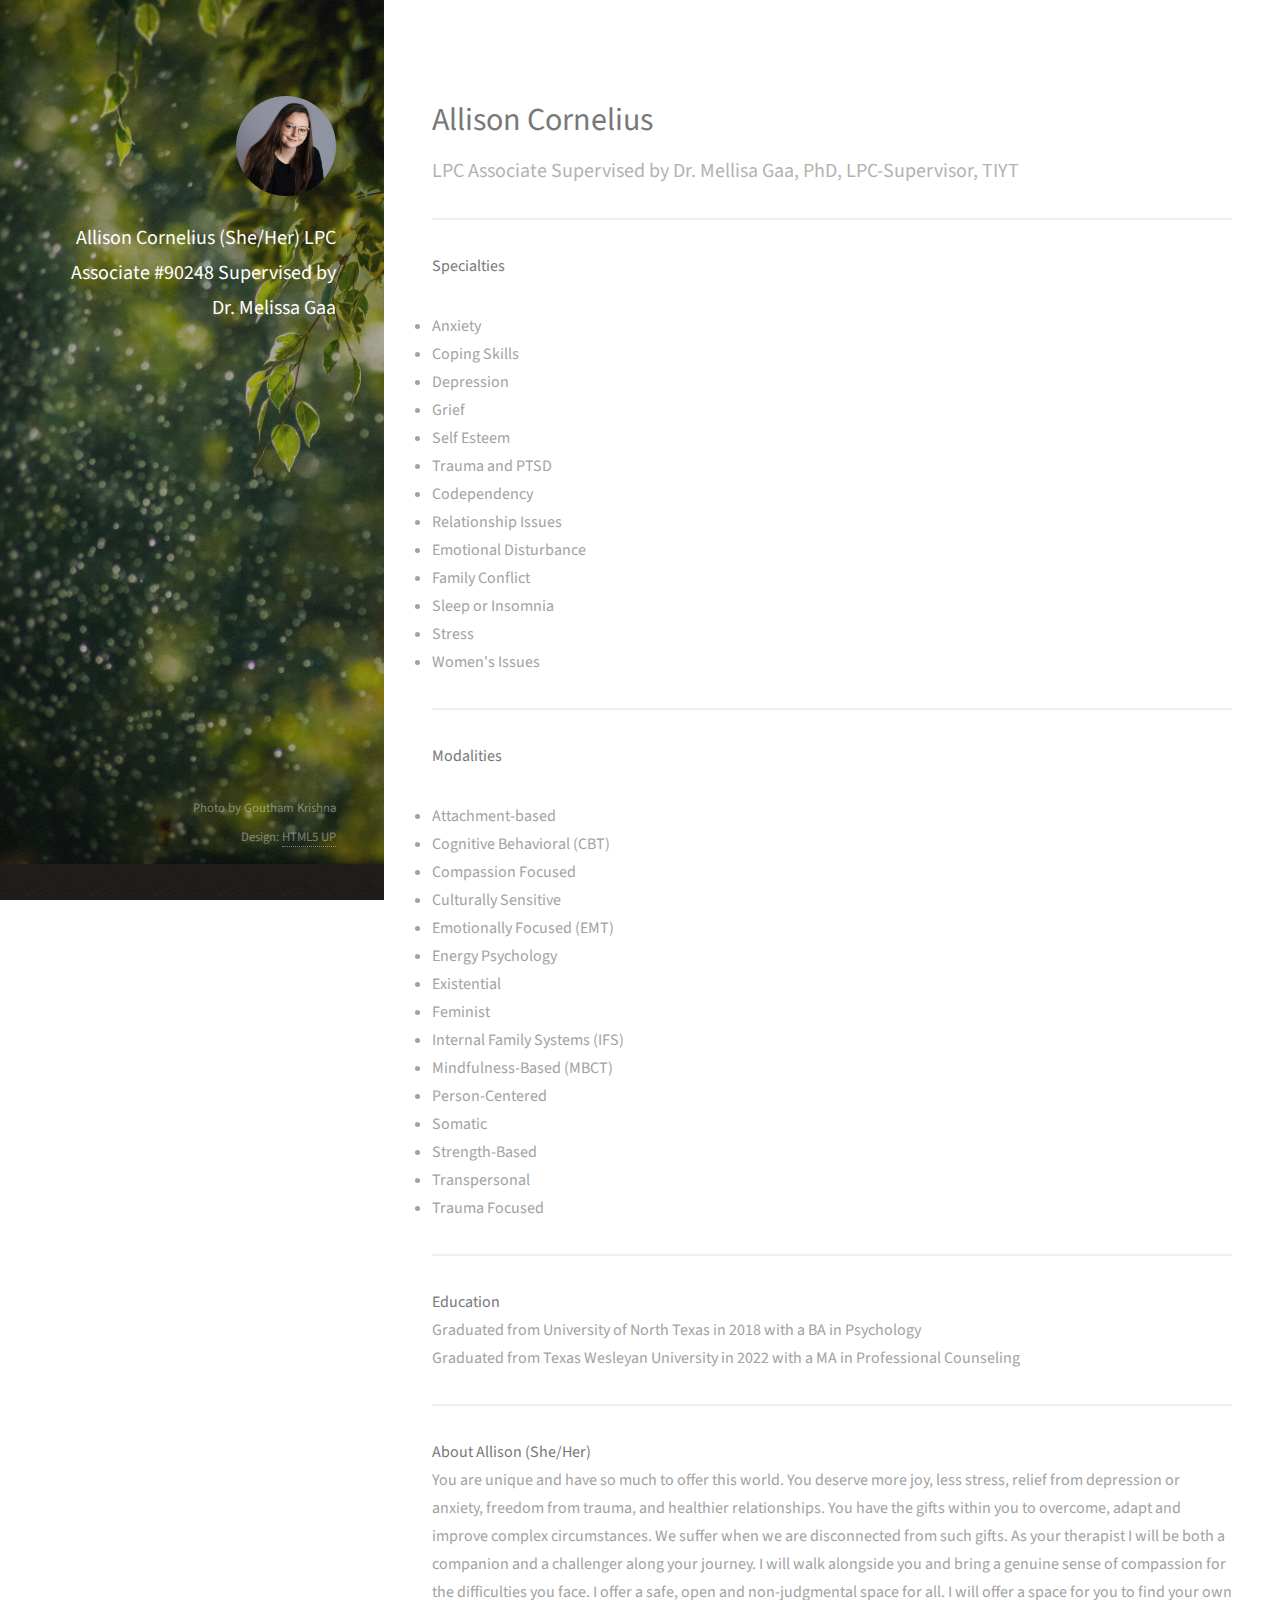
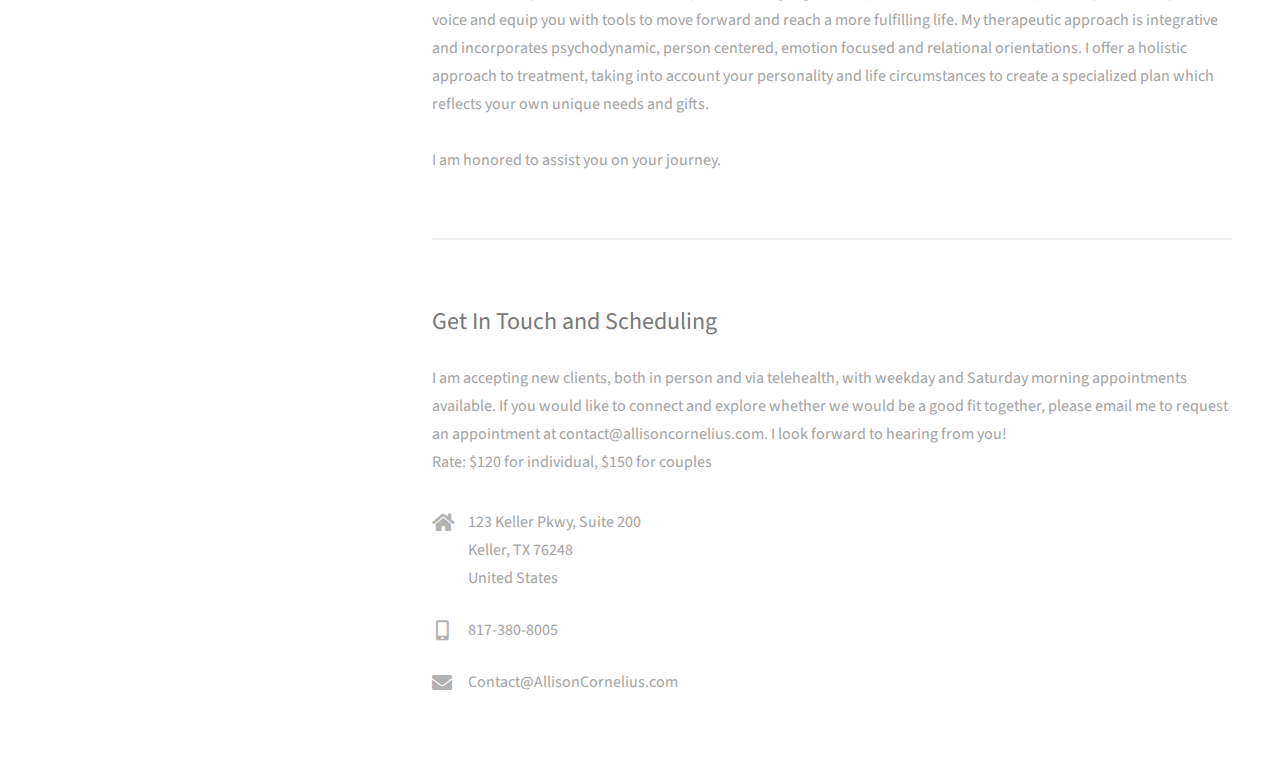
==== commit 80615c4e: "Add files via upload" ====
--- a/Allison.html
+++ b/Allison.html
@@ -129,7 +129,7 @@
 
 				<!-- Three -->
 					<section id="three">
-						<h2>Get In Touch</h2>
+						<h2>Get In Touch and Scheduling</h2>
 						<p>I am accepting new clients, both in person and via telehealth, with weekday and Saturday morning appointments available. If you would like to connect and explore whether we would be a good fit together, please email me to request an appointment at contact@allisoncornelius.com. I look forward to hearing from you!
                             <br> Rate: $120 for individual, $150 for couples
                         </p>
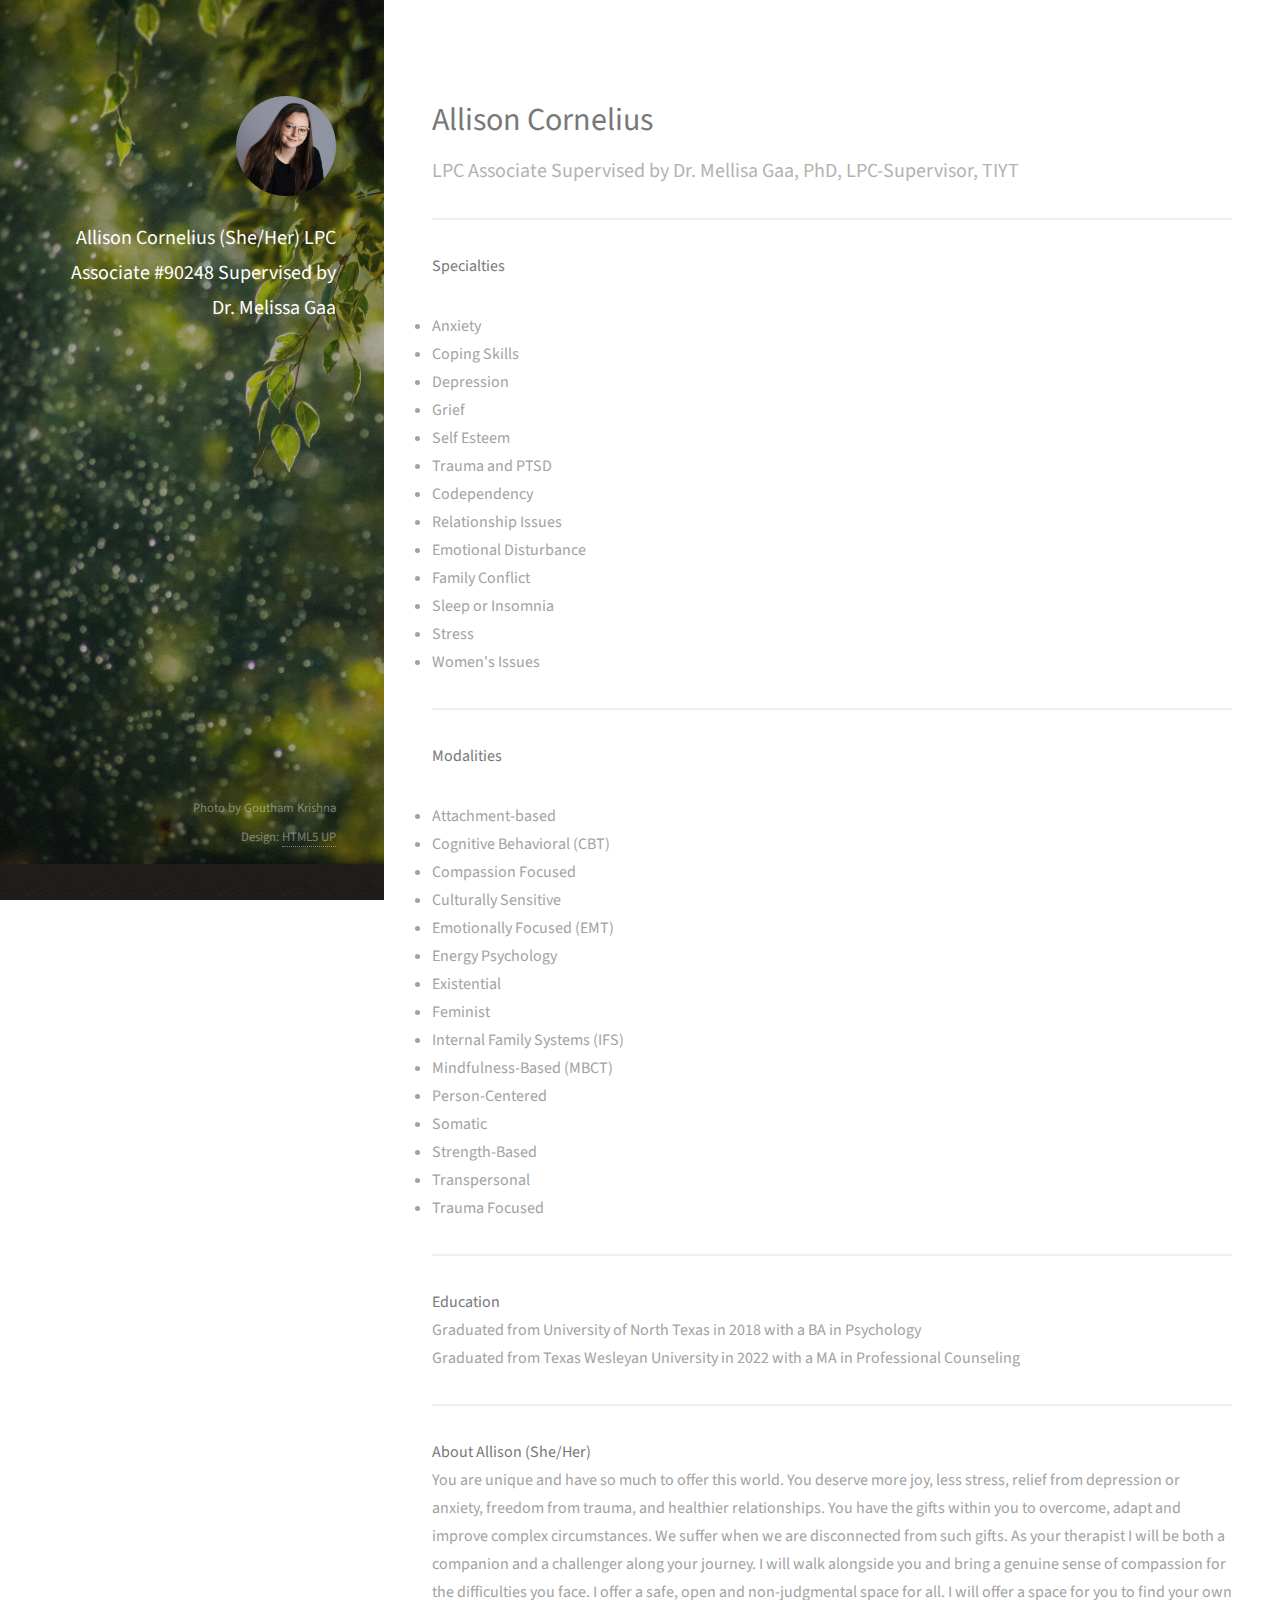
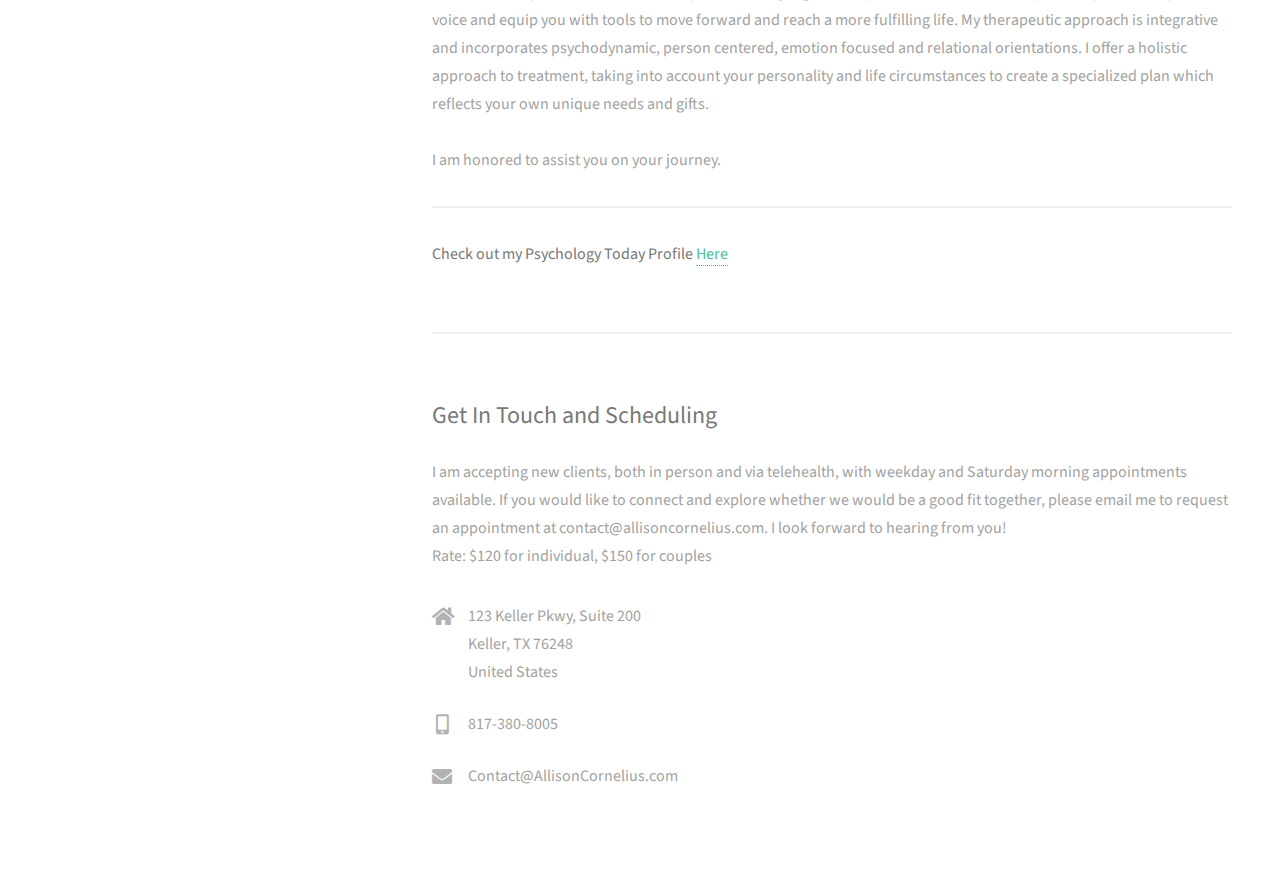
==== commit 08cc26b1: "Add files via upload" ====
--- a/Allison.html
+++ b/Allison.html
@@ -81,6 +81,10 @@
                         My therapeutic approach is integrative and incorporates psychodynamic, person centered, emotion focused and relational orientations. I offer a holistic approach to treatment, taking into account your personality and life circumstances to create a specialized plan which reflects your own unique needs and gifts.
                          <br> <br>
                         I am honored to assist you on your journey.</p>
+						<hr>
+						<p>
+							<strong>Check out my Psychology Today Profile <a href="https://www.psychologytoday.com/us/therapists/allison-cornelius-keller-tx/1071385">Here</a></strong>
+						</p>
 					
 					
 				<!-- Two -->
